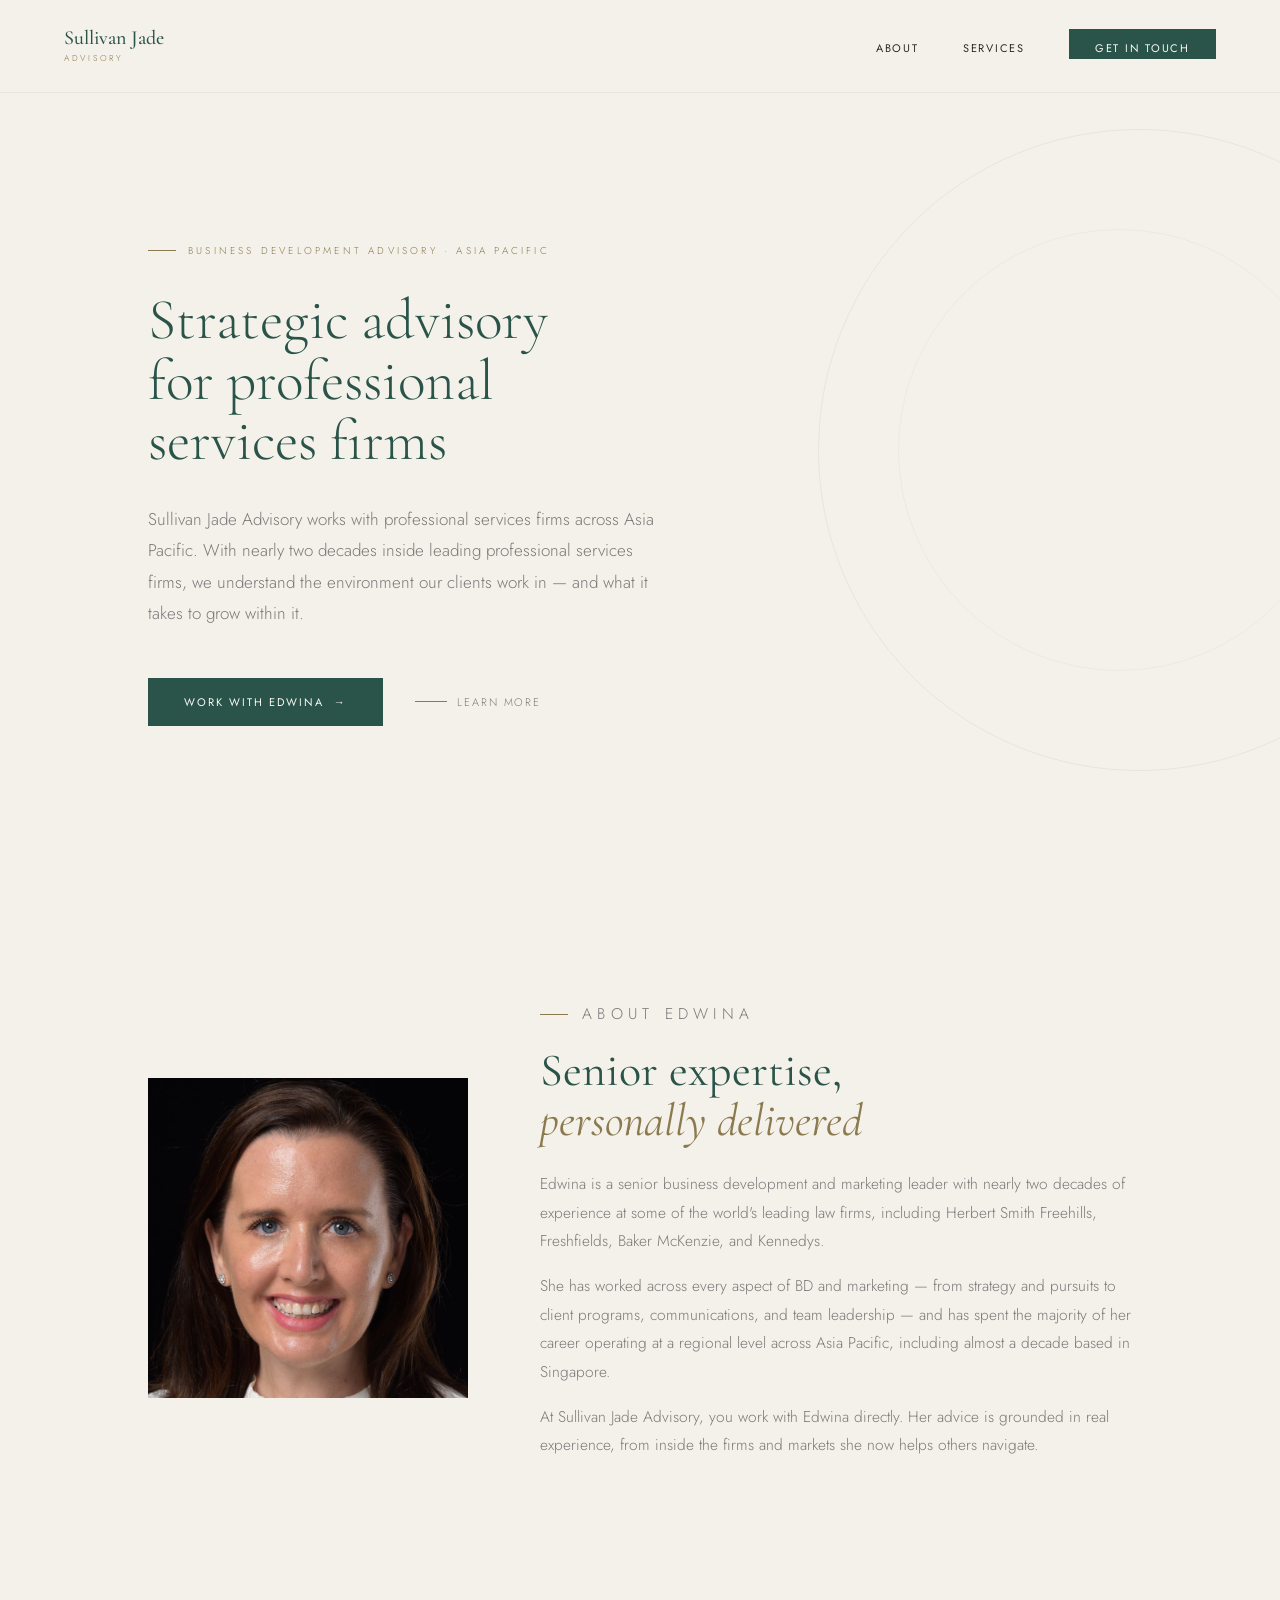
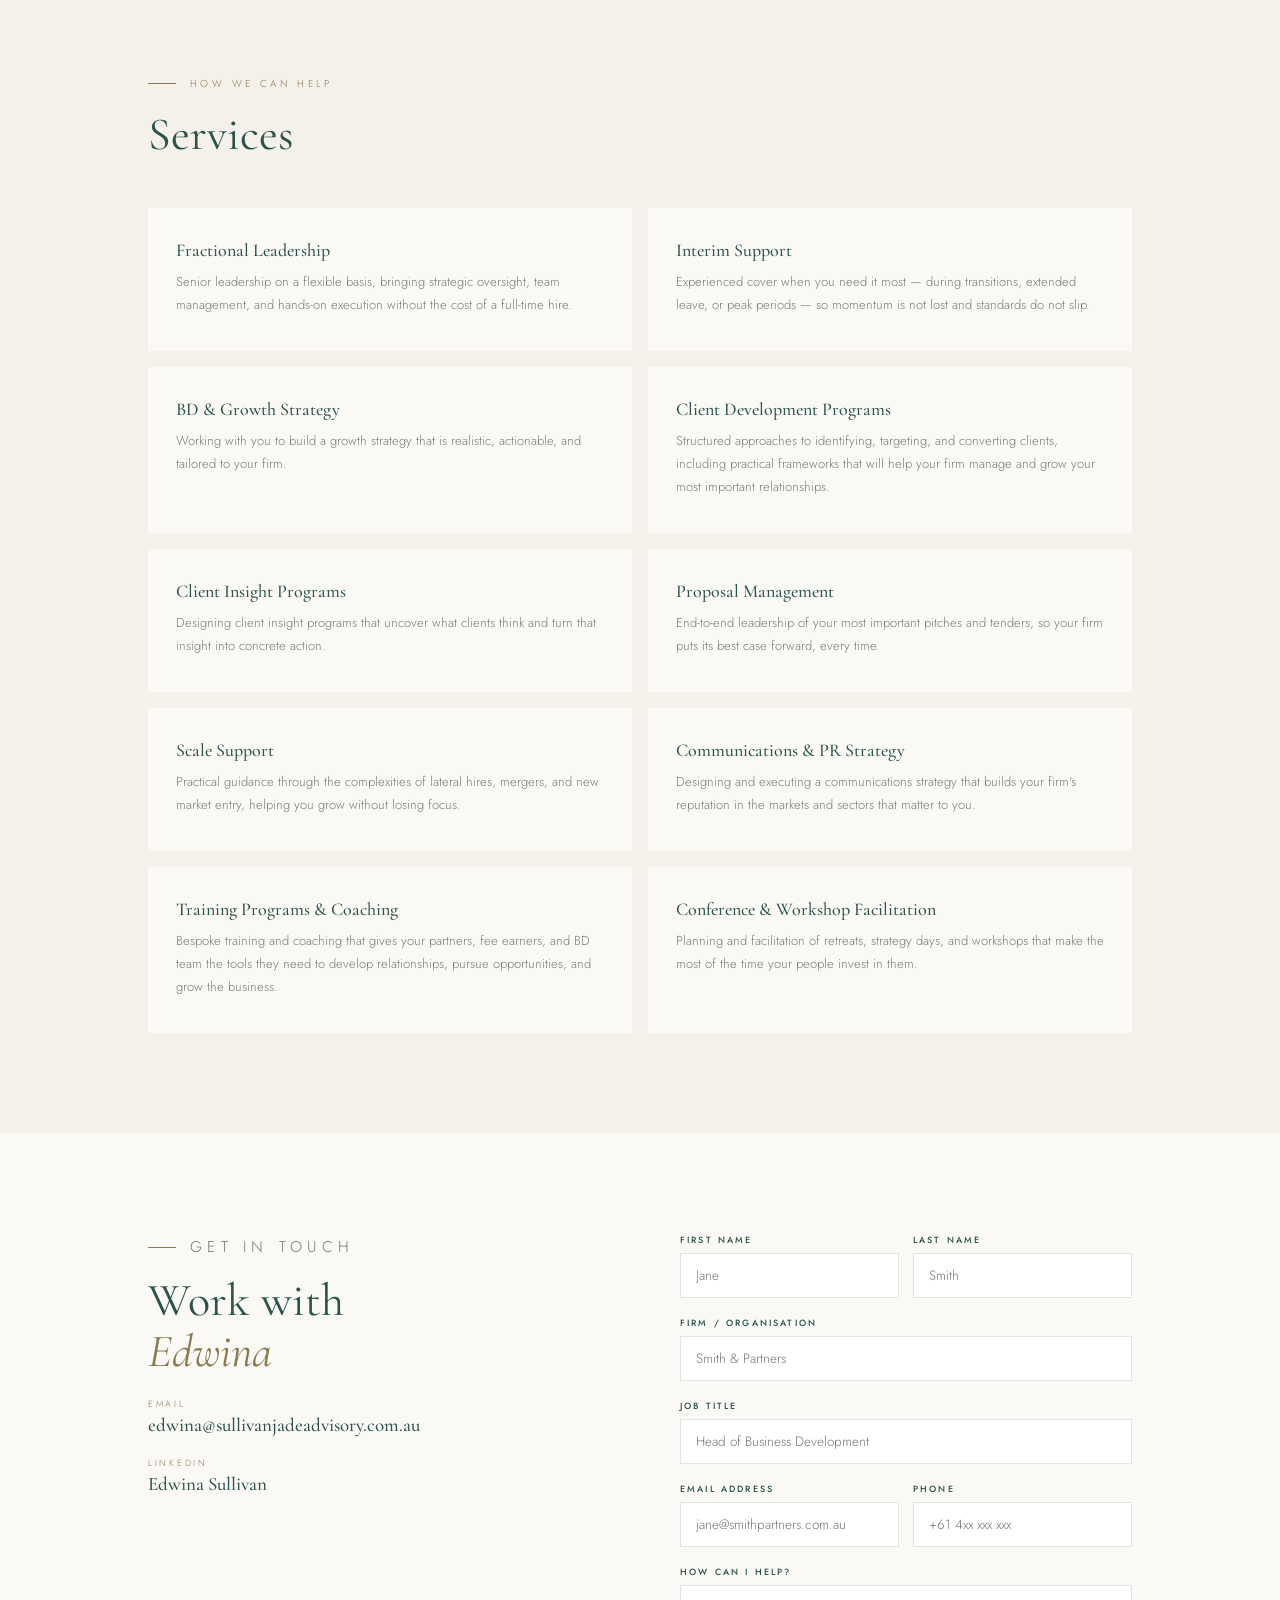
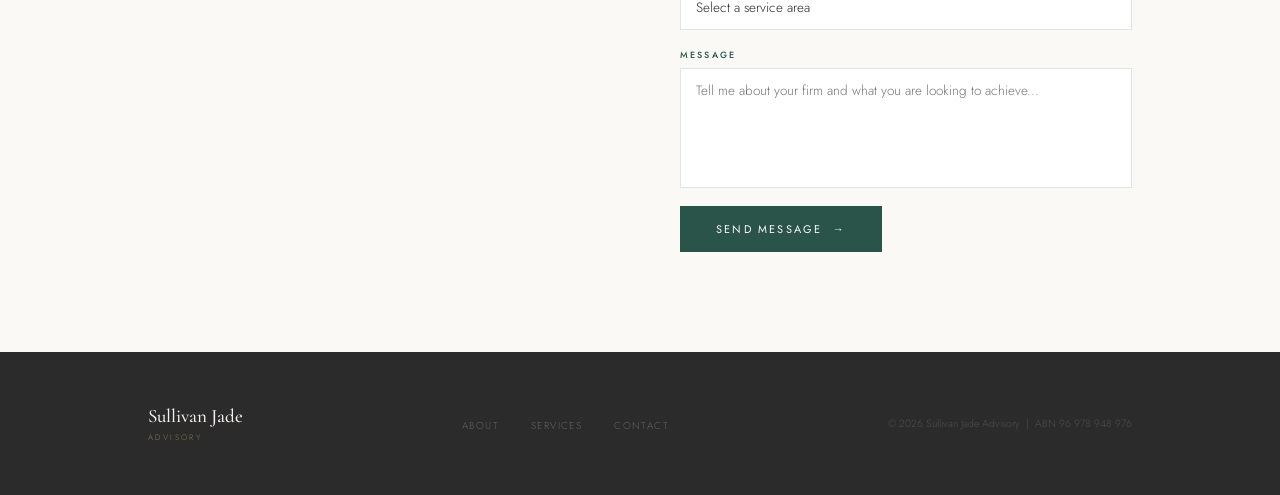
==== index.html @ 969a8280 "Update index.html" ====
<!DOCTYPE html>
<html lang="en">
<head>
<meta charset="UTF-8">
<meta name="viewport" content="width=device-width, initial-scale=1.0">
<title>Sullivan Jade Advisory</title>
<!-- Open Graph / Social sharing -->
<meta property="og:type" content="website">
<meta property="og:url" content="https://sullivanjadeadvisory.com.au/">
<meta property="og:title" content="Sullivan Jade Advisory — Strategic Advisory for Professional Services Firms">
<meta property="og:description" content="Edwina Sullivan brings nearly two decades of senior BD and marketing experience at leading law firms across Asia Pacific. Strategic advisory, personally delivered.">
<meta property="og:image" content="https://sullivanjadeadvisory.com.au/og-image.png">
<meta property="og:image:width" content="1200">
<meta property="og:image:height" content="630">
<meta name="twitter:card" content="summary_large_image">
<meta name="twitter:title" content="Sullivan Jade Advisory">
<meta name="twitter:description" content="Strategic advisory for professional services firms across Asia Pacific.">
<meta name="description" content="Edwina Sullivan brings nearly two decades of senior BD and marketing experience at leading law firms across Asia Pacific. Strategic advisory, personally delivered.">
<link rel="icon" type="image/png" sizes="32x32" href="[data-uri]">
<!-- Open Graph / Social sharing -->
<meta property="og:type" content="website">
<meta property="og:url" content="https://sullivanjadeadvisory.com.au/">
<meta property="og:title" content="Sullivan Jade Advisory — Strategic Advisory for Professional Services Firms">
<meta property="og:description" content="Edwina Sullivan brings nearly two decades of senior BD and marketing experience at leading law firms across Asia Pacific. Strategic advisory, personally delivered.">
<meta property="og:image" content="https://sullivanjadeadvisory.com.au/og-image.png">
<meta property="og:image:width" content="1200">
<meta property="og:image:height" content="630">
<meta name="twitter:card" content="summary_large_image">
<meta name="twitter:title" content="Sullivan Jade Advisory">
<meta name="twitter:description" content="Strategic advisory for professional services firms across Asia Pacific.">
<meta name="description" content="Edwina Sullivan brings nearly two decades of senior BD and marketing experience at leading law firms across Asia Pacific. Strategic advisory, personally delivered.">
<link rel="icon" type="image/png" sizes="16x16" href="[data-uri]">
<link rel="apple-touch-icon" sizes="180x180" href="[data-uri]">
<link rel="preconnect" href="https://fonts.googleapis.com">
<link rel="preconnect" href="https://fonts.gstatic.com" crossorigin>
<link href="https://fonts.googleapis.com/css2?family=Cormorant+Garamond:ital,wght@0,300;0,400;0,500;0,600;1,300;1,400;1,500&family=Jost:wght@300;400;500&display=swap" rel="stylesheet">
<style>
  :root {
    --jade: #2A5449;
    --gold: #8C7A4F;
    --gold-light: #f7f3ec;
    --cream: #F4F1EA;
    --cream-dark: #ede8dc;
    --charcoal: #2B2B2B;
    --grey: #7a7a7a;
    --warm-white: #faf9f6;
  }

  * { margin:0; padding:0; box-sizing:border-box; }
  html { scroll-behavior:smooth; }
  body { font-family:'Jost',sans-serif; font-weight:300; background:var(--warm-white); color:var(--charcoal); overflow-x:hidden; }

  /* ── NAV ── */
  nav { position:fixed; top:0; left:0; right:0; z-index:200; padding:28px 64px; display:flex; justify-content:space-between; align-items:center; transition:all 0.4s ease; background:rgba(244,241,234,0.92); backdrop-filter:blur(12px); border-bottom:1px solid rgba(140,122,79,0.1); }
  nav.scrolled { background:rgba(250,249,246,0.97); backdrop-filter:blur(12px); padding:18px 64px; border-bottom:1px solid rgba(140,122,79,0.12); }
  .nav-wordmark { text-decoration:none; }
  .nav-wordmark-main { font-family:'Cormorant Garamond',serif; font-weight:500; font-size:20px; color:var(--jade); display:block; line-height:1; }
  .nav-wordmark-sub { font-size:8.5px; letter-spacing:0.32em; text-transform:uppercase; color:var(--gold); margin-top:4px; display:block; }
  .nav-links { display:flex; gap:44px; list-style:none; align-items:center; }
  .nav-links a { font-size:11px; letter-spacing:0.16em; text-transform:uppercase; font-weight:400; color:var(--charcoal); text-decoration:none; transition:color 0.3s; position:relative; padding-bottom:3px; }
  .nav-links a::after { content:''; position:absolute; bottom:0; left:0; width:0; height:1px; background:var(--gold); transition:width 0.3s; }
  .nav-links a:hover { color:var(--gold); }
  .nav-links a:hover::after { width:100%; }
  .nav-cta { color:var(--warm-white) !important; background:var(--jade); padding:11px 26px; transition:background 0.3s; }
  .nav-cta:hover { background:var(--gold) !important; }
  .nav-cta::after { display:none !important; }

  /* ── HERO ── */
  #hero { min-height:100vh; background:var(--cream); display:flex; align-items:center; position:relative; overflow:hidden; }
  #hero::before { content:''; position:absolute; right:-180px; top:50%; transform:translateY(-50%); width:640px; height:640px; border-radius:50%; border:1px solid rgba(140,122,79,0.1); pointer-events:none; }
  #hero::after { content:''; position:absolute; right:-60px; top:50%; transform:translateY(-50%); width:440px; height:440px; border-radius:50%; border:1px solid rgba(140,122,79,0.07); pointer-events:none; }
  .hero-inner { max-width:1080px; margin:0 auto; padding:160px 48px 100px; width:100%; position:relative; z-index:1; }
  .hero-content { max-width:640px; }
  .hero-tag { display:inline-flex; align-items:center; gap:12px; font-size:10px; letter-spacing:0.32em; text-transform:uppercase; color:var(--gold); margin-bottom:32px; opacity:0; animation:fadeIn 1s 0.2s ease forwards; }
  .hero-tag::before { content:''; width:28px; height:1px; background:var(--gold); }
  .hero-h1 { font-family:'Cormorant Garamond',serif; font-weight:300; font-size:clamp(40px,4.5vw,68px); color:var(--jade); line-height:1.05; margin-bottom:32px; opacity:0; animation:fadeIn 1s 0.4s ease forwards; }
  .hero-h1 em { font-style:italic; color:var(--gold); }
  .hero-body { font-size:17px; line-height:1.85; color:var(--grey); font-weight:300; max-width:520px; margin-bottom:48px; opacity:0; animation:fadeIn 1s 0.6s ease forwards; }
  .hero-actions { display:flex; align-items:center; gap:32px; opacity:0; animation:fadeIn 1s 0.8s ease forwards; }
  .btn-primary { display:inline-flex; align-items:center; gap:12px; background:var(--jade); color:var(--warm-white); font-size:11px; letter-spacing:0.18em; text-transform:uppercase; font-weight:400; padding:16px 36px; text-decoration:none; transition:all 0.3s; }
  .btn-primary:hover { background:var(--gold); gap:18px; }
  .hero-link { font-size:11px; letter-spacing:0.18em; text-transform:uppercase; color:var(--grey); text-decoration:none; display:flex; align-items:center; gap:10px; transition:color 0.3s; }
  .hero-link:hover { color:var(--jade); }
  .hero-link::before { content:''; width:32px; height:1px; background:currentColor; }

  /* ── SHARED ── */
  .section-inner { max-width:1080px; margin:0 auto; padding:0 48px; }
  .eyebrow { display:flex; align-items:center; gap:14px; font-size:10px; letter-spacing:0.34em; text-transform:uppercase; color:var(--gold); margin-bottom:18px; }
  .eyebrow::before { content:''; width:28px; height:1px; background:var(--gold); flex-shrink:0; }
  .heading { font-family:'Cormorant Garamond',serif; font-weight:400; font-size:clamp(34px,3.6vw,52px); color:var(--jade); line-height:1.1; }
  .heading em { font-style:italic; color:var(--gold); }

  /* ── ABOUT ── */
  #about { padding:100px 0; background:var(--cream); }
  .about-grid { display:grid; grid-template-columns:320px 1fr; gap:72px; align-items:center; }
  .about-img-wrap { position:relative; flex-shrink:0; }
  .about-img-wrap img { width:100%; display:block; max-height:440px; object-fit:contain; object-position:center top; background:#111; }
  .about-img-wrap::before { content:''; position:absolute; top:-12px; left:-12px; width:100%; height:100%; background:var(--gold-light); z-index:-1; }
  .about-img-wrap::after { content:''; position:absolute; bottom:-12px; right:-12px; width:55%; height:55%; border:1px solid rgba(140,122,79,0.25); z-index:-1; }
  .about-text .heading { margin-bottom:24px; }
  .about-text p { font-size:15.5px; line-height:1.85; color:var(--grey); margin-bottom:16px; font-weight:300; }
  .about-text strong { color:var(--jade); font-weight:500; }
  .about-quals { margin-top:32px; padding-top:28px; border-top:1px solid var(--cream-dark); display:flex; flex-direction:column; gap:9px; }
  .about-qual { display:flex; align-items:baseline; gap:12px; font-size:13px; color:var(--grey); }
  .about-qual::before { content:''; width:4px; height:4px; border-radius:50%; background:var(--gold); flex-shrink:0; margin-top:7px; }

  /* ── SERVICES ── */
  #services { padding:100px 0; background:var(--cream); }
  .services-intro { display:grid; grid-template-columns:1fr 1fr; gap:80px; margin-bottom:56px; align-items:end; }
  .services-desc { font-size:15.5px; line-height:1.85; color:var(--grey); font-weight:300; }
  .svc-categories { display:flex; flex-direction:column; gap:44px; }
  .svc-cat-title { font-family:'Cormorant Garamond',serif; font-weight:500; font-size:12px; letter-spacing:0.2em; text-transform:uppercase; color:var(--gold); margin-bottom:18px; display:flex; align-items:center; gap:16px; }
  .svc-cat-title::after { content:''; flex:1; height:1px; background:rgba(140,122,79,0.2); }
  .svc-grid-3 { display:grid; grid-template-columns:repeat(3,1fr); gap:16px; }
  .svc-grid-2 { display:grid; grid-template-columns:repeat(2,1fr); gap:16px; }
  .svc { padding:32px 28px; background:var(--warm-white); border-bottom:2px solid transparent; transition:all 0.3s; }
  .svc:hover { background:var(--jade); border-bottom-color:var(--gold); transform:translateY(-3px); box-shadow:0 10px 28px rgba(42,84,73,0.1); }
  .svc-title { font-family:'Cormorant Garamond',serif; font-weight:500; font-size:18px; color:var(--jade); margin-bottom:10px; line-height:1.2; transition:color 0.3s; }
  .svc:hover .svc-title { color:var(--cream); }
  .svc-body { font-size:13px; line-height:1.75; color:var(--grey); font-weight:300; transition:color 0.3s; }
  .svc:hover .svc-body { color:rgba(244,241,234,0.7); }

  /* ── CONTACT ── */
  #contact { padding:100px 0; background:var(--warm-white); }
  .contact-grid { display:grid; grid-template-columns:1fr 1fr; gap:80px; align-items:start; }
  .contact-left .heading { margin-bottom:20px; }
  .contact-left > p { font-size:15.5px; line-height:1.85; color:var(--grey); margin-bottom:14px; font-weight:300; }
  .contact-consult { background:var(--cream); padding:22px 26px; margin-bottom:36px; border-left:3px solid var(--gold); }
  .contact-consult p { font-size:13.5px; line-height:1.65; color:var(--jade); margin:0; }
  .contact-consult strong { font-weight:500; }
  .cdetails { display:flex; flex-direction:column; gap:20px; }
  .cd-l { font-size:9px; letter-spacing:0.3em; text-transform:uppercase; color:var(--gold); margin-bottom:3px; }
  .cd-v { font-family:'Cormorant Garamond',serif; font-weight:500; font-size:19px; color:var(--jade); text-decoration:none; display:block; transition:color 0.3s; }
  .cd-v:hover { color:var(--gold); }
  .cform { display:flex; flex-direction:column; gap:18px; }
  .form-row { display:grid; grid-template-columns:1fr 1fr; gap:14px; }
  .fg { display:flex; flex-direction:column; gap:7px; }
  .fg label { font-size:9px; letter-spacing:0.24em; text-transform:uppercase; color:var(--jade); font-weight:500; }
  .fg input,.fg textarea,.fg select { background:white; border:1px solid rgba(42,84,73,0.15); padding:12px 15px; font-family:'Jost',sans-serif; font-size:13.5px; font-weight:300; color:var(--charcoal); outline:none; transition:border-color 0.3s; border-radius:0; appearance:none; -webkit-appearance:none; }
  .fg input:focus,.fg textarea:focus,.fg select:focus { border-color:var(--jade); }
  .fg textarea { height:120px; resize:none; }
  .btn-submit { display:inline-flex; align-items:center; gap:12px; background:var(--jade); color:var(--warm-white); border:none; padding:15px 36px; font-family:'Jost',sans-serif; font-size:11px; letter-spacing:0.2em; text-transform:uppercase; font-weight:400; cursor:pointer; transition:all 0.3s; width:fit-content; }
  .btn-submit:hover { background:var(--gold); gap:18px; }

  /* ── FOOTER ── */
  footer { background:var(--charcoal); padding:52px 0; }
  .footer-inner { max-width:1080px; margin:0 auto; padding:0 48px; display:flex; justify-content:space-between; align-items:center; }
  .footer-brand-main { font-family:'Cormorant Garamond',serif; font-weight:500; font-size:19px; color:var(--cream); }
  .footer-brand-sub { font-size:8px; letter-spacing:0.3em; text-transform:uppercase; color:var(--gold); margin-top:4px; }
  .footer-links { display:flex; gap:32px; list-style:none; }
  .footer-links a { font-size:10px; letter-spacing:0.14em; text-transform:uppercase; color:rgba(244,241,234,0.28); text-decoration:none; transition:color 0.3s; }
  .footer-links a:hover { color:var(--gold); }
  .footer-copy { font-size:10.5px; color:rgba(244,241,234,0.18); }

  /* ── ANIMATIONS ── */
  @keyframes fadeIn { from{opacity:0;transform:translateY(16px)} to{opacity:1;transform:translateY(0)} }

  /* ── RESPONSIVE ── */
  @media(max-width:1000px) {
    nav,nav.scrolled { padding:18px 28px; background:rgba(250,249,246,0.97); backdrop-filter:blur(12px); border-bottom:1px solid rgba(140,122,79,0.12); }
    .nav-links { display:none; }
    .hero-inner,.section-inner { padding:0 28px; }
    #hero { min-height:auto; }
    .hero-inner { padding:110px 28px 64px; }
    #stats { flex-direction:column; padding:48px 28px; gap:32px; }
    .stat-sep { display:none; }
    .about-grid { grid-template-columns:1fr; gap:48px; }
    .about-img-wrap { max-width:400px; margin:0 auto; }
    .career-grid,.services-intro,.approach-grid,.contact-grid { grid-template-columns:1fr; gap:44px; }
    .svc-grid-3,.svc-grid-2 { grid-template-columns:1fr; }
    .footer-inner { flex-direction:column; gap:20px; text-align:center; }
    .footer-links { flex-wrap:wrap; justify-content:center; }
  }
</style>
</head>
<body>

<nav id="nav">
  <a href="#hero" class="nav-wordmark">
    <span class="nav-wordmark-main">Sullivan Jade</span>
    <span class="nav-wordmark-sub">Advisory</span>
  </a>
  <ul class="nav-links">
    <li><a href="#about">About</a></li>
    <li><a href="#services">Services</a></li>
    <li><a href="#contact" class="nav-cta">Get in touch</a></li>
  </ul>
</nav>

<!-- HERO -->
<section id="hero">
  <div class="hero-inner">
    <div class="hero-content">
      <p class="hero-tag">Business Development Advisory · Asia Pacific</p>
      <h1 class="hero-h1">Strategic advisory<br>for professional<br>services firms</h1>
      <p class="hero-body">Sullivan Jade Advisory works with professional services firms across Asia Pacific. With nearly two decades inside leading professional services firms, we understand the environment our clients work in — and what it takes to grow within it.</p>
      <div class="hero-actions">
        <a href="#contact" class="btn-primary">Work with Edwina &nbsp;→</a>
        <a href="#about" class="hero-link">Learn more</a>
      </div>
    </div>
  </div>
</section>



<!-- ABOUT -->
<section id="about">
  <div class="section-inner">
    <div class="about-grid">
      <div class="about-img-wrap">
        <img src="edwina.jpg" alt="Edwina Sullivan">
      </div>
      <div class="about-text">
        <p class="eyebrow">About Edwina</p>
        <h2 class="heading">Senior expertise,<br><em>personally delivered</em></h2>
        <p>Edwina is a senior business development and marketing leader with nearly two decades of experience at some of the world's leading law firms, including Herbert Smith Freehills, Freshfields, Baker McKenzie, and Kennedys.</p>
        <p>She has worked across every aspect of BD and marketing — from strategy and pursuits to client programs, communications, and team leadership — and has spent the majority of her career operating at a regional level across Asia Pacific, including almost a decade based in Singapore.</p>
        <p>At Sullivan Jade Advisory, you work with Edwina directly. Her advice is grounded in real experience, from inside the firms and markets she now helps others navigate.</p>
      </div>
    </div>
  </div>
</section>

<!-- SERVICES -->
<section id="services">
  <div class="section-inner">
    <div style="margin-bottom:48px;">
      <p class="eyebrow">How we can help</p>
      <h2 class="heading">Services</h2>
    </div>
    <div class="svc-categories">
      <div class="svc-grid-2">
        <div class="svc"><h3 class="svc-title">Fractional Leadership</h3><p class="svc-body">Senior leadership on a flexible basis, bringing strategic oversight, team management, and hands-on execution without the cost of a full-time hire.</p></div>
        <div class="svc"><h3 class="svc-title">Interim Support</h3><p class="svc-body">Experienced cover when you need it most — during transitions, extended leave, or peak periods — so momentum is not lost and standards do not slip.</p></div>
        <div class="svc"><h3 class="svc-title">BD &amp; Growth Strategy</h3><p class="svc-body">Working with you to build a growth strategy that is realistic, actionable, and tailored to your firm.</p></div>
        <div class="svc"><h3 class="svc-title">Client Development Programs</h3><p class="svc-body">Structured approaches to identifying, targeting, and converting clients, including practical frameworks that will help your firm manage and grow your most important relationships.</p></div>
        <div class="svc"><h3 class="svc-title">Client Insight Programs</h3><p class="svc-body">Designing client insight programs that uncover what clients think and turn that insight into concrete action.</p></div>
        <div class="svc"><h3 class="svc-title">Proposal Management</h3><p class="svc-body">End-to-end leadership of your most important pitches and tenders, so your firm puts its best case forward, every time.</p></div>
        <div class="svc"><h3 class="svc-title">Scale Support</h3><p class="svc-body">Practical guidance through the complexities of lateral hires, mergers, and new market entry, helping you grow without losing focus.</p></div>
        <div class="svc"><h3 class="svc-title">Communications &amp; PR Strategy</h3><p class="svc-body">Designing and executing a communications strategy that builds your firm's reputation in the markets and sectors that matter to you.</p></div>
        <div class="svc"><h3 class="svc-title">Training Programs &amp; Coaching</h3><p class="svc-body">Bespoke training and coaching that gives your partners, fee earners, and BD team the tools they need to develop relationships, pursue opportunities, and grow the business.</p></div>
        <div class="svc"><h3 class="svc-title">Conference &amp; Workshop Facilitation</h3><p class="svc-body">Planning and facilitation of retreats, strategy days, and workshops that make the most of the time your people invest in them.</p></div>
      </div>
    </div>
  </div>
</section>

<!-- CONTACT -->
<section id="contact">
  <div class="section-inner">
    <div class="contact-grid">
      <div class="contact-left">
        <p class="eyebrow">Get in touch</p>
        <h2 class="heading">Work with<br><em>Edwina</em></h2>
        <div class="cdetails">
          <div><div class="cd-l">Email</div><a id="cemail" href="#" class="cd-v">edwina&#64;sullivanjadeadvisory.com.au</a></div>
          <div><div class="cd-l">LinkedIn</div><a href="https://www.linkedin.com/in/edwinasullivan81/" class="cd-v" target="_blank">Edwina Sullivan</a></div>
        </div>
      </div>
      <form class="cform" method="POST" action="https://api.web3forms.com/submit">
        <input type="hidden" name="access_key" value="752c7a93-6707-4d72-8a38-ab73c1aa5e71">
        <input type="hidden" name="subject" value="New enquiry — Sullivan Jade Advisory">
        <input type="hidden" name="redirect" value="https://sullivanjadeadvisory.com.au">
        <input type="checkbox" name="botcheck" style="display:none">
        <div class="form-row">
          <div class="fg"><label for="first-name">First name</label><input id="first-name" name="first-name" type="text" placeholder="Jane" required></div>
          <div class="fg"><label for="last-name">Last name</label><input id="last-name" name="last-name" type="text" placeholder="Smith" required></div>
        </div>
        <div class="fg"><label for="firm">Firm / Organisation</label><input id="firm" name="firm" type="text" placeholder="Smith &amp; Partners"></div>
        <div class="fg"><label for="job-title">Job Title</label><input id="job-title" name="job-title" type="text" placeholder="Head of Business Development"></div>
        <div class="form-row">
          <div class="fg"><label for="email">Email address</label><input id="email" name="email" type="email" placeholder="jane@smithpartners.com.au" required></div>
          <div class="fg"><label for="phone">Phone</label><input id="phone" name="phone" type="tel" placeholder="+61 4xx xxx xxx"></div>
        </div>
        <div class="fg">
          <label for="service">How can I help?</label>
          <select id="service" name="service">
            <option value="" disabled selected>Select a service area</option>
            <option>Fractional BD Leadership</option>
            <option>Interim Support</option>
            <option>BD &amp; Growth Strategy</option>
            <option>Proposal Management</option>
            <option>Client Feedback Programs</option>
            <option>Marketing &amp; Communications</option>
            <option>Events</option>
            <option>Training &amp; Development</option>
            <option>General enquiry</option>
          </select>
        </div>
        <div class="fg"><label for="message">Message</label><textarea id="message" name="message" placeholder="Tell me about your firm and what you are looking to achieve..."></textarea></div>
        <button type="submit" class="btn-submit">Send message &nbsp;→</button>
      </form>
    </div>
  </div>
</section>

<footer>
  <div class="footer-inner">
    <div>
      <div class="footer-brand-main">Sullivan Jade</div>
      <div class="footer-brand-sub">Advisory</div>
    </div>
    <ul class="footer-links">
      <li><a href="#about">About</a></li>
      <li><a href="#services">Services</a></li>
      <li><a href="#contact">Contact</a></li>
    </ul>
    <p class="footer-copy">© 2026 Sullivan Jade Advisory &nbsp;|&nbsp; ABN 96 978 948 976</p>
  </div>
</footer>

<script data-
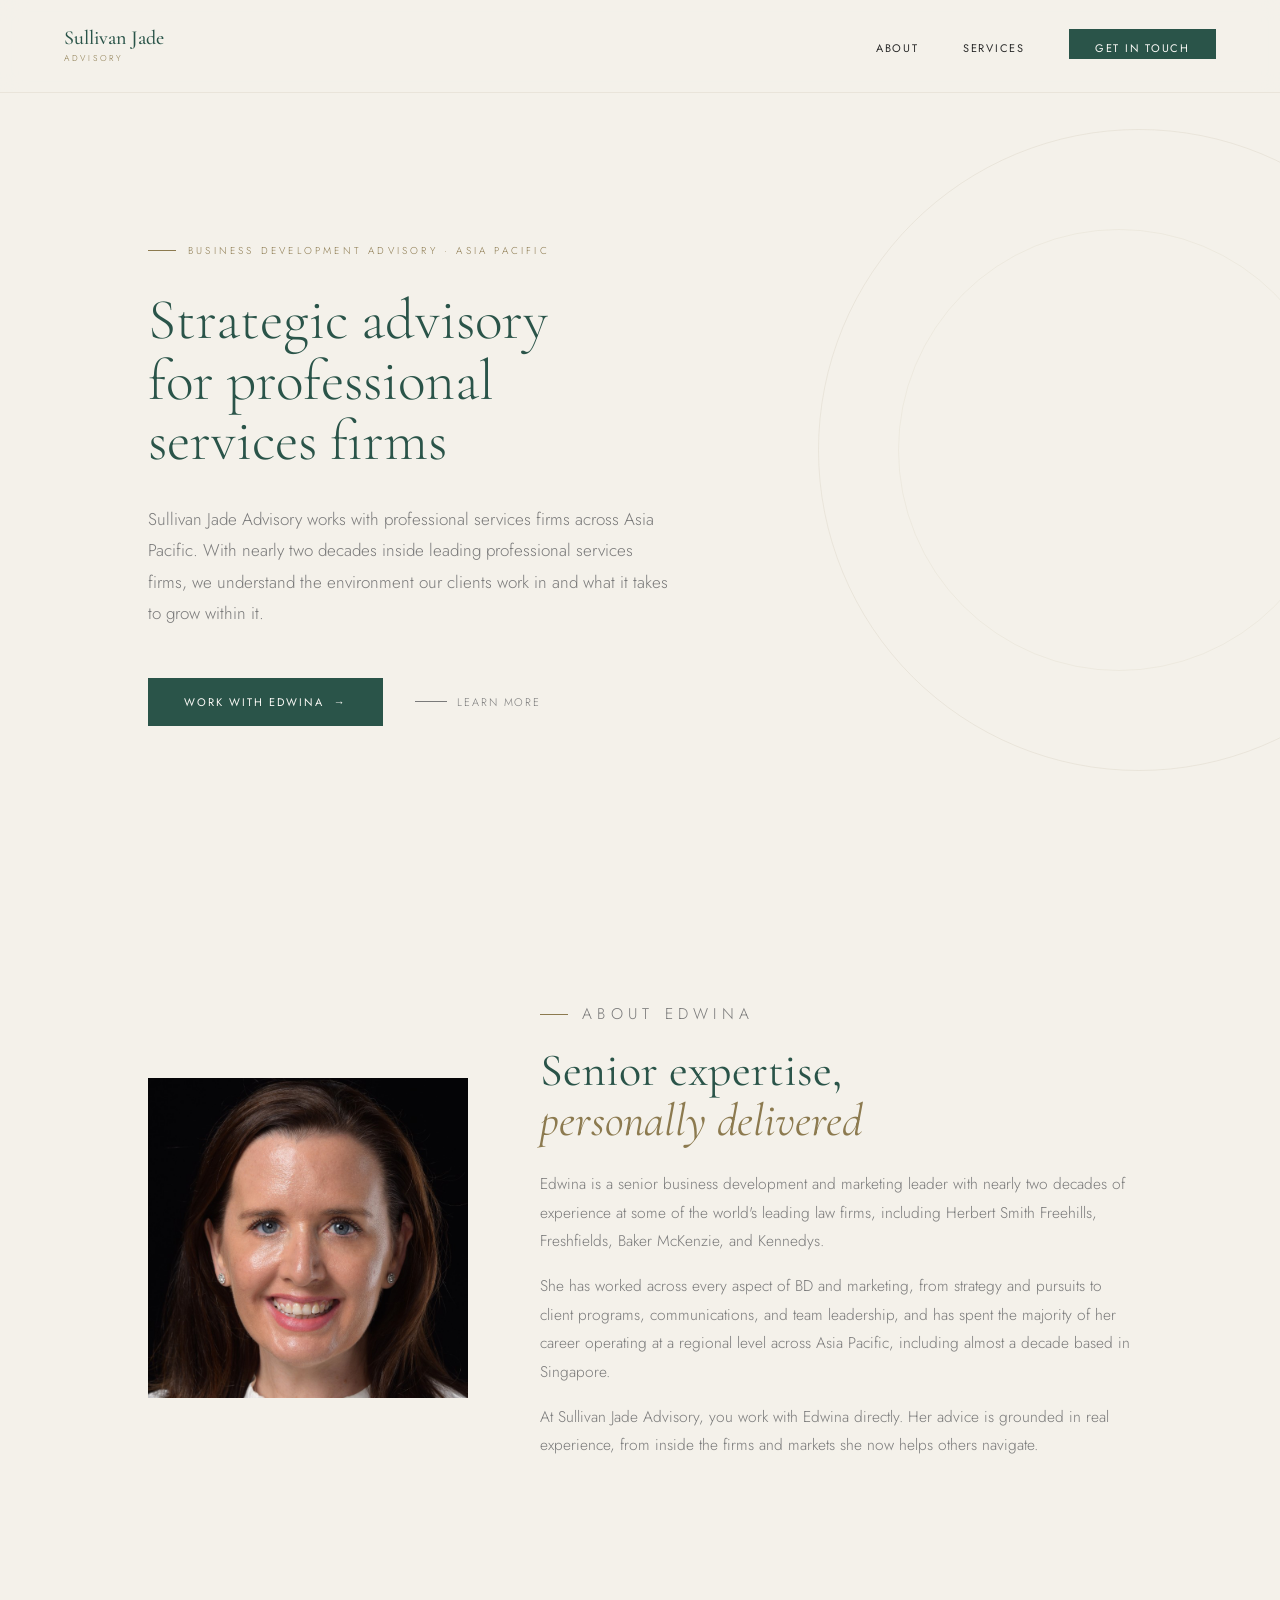
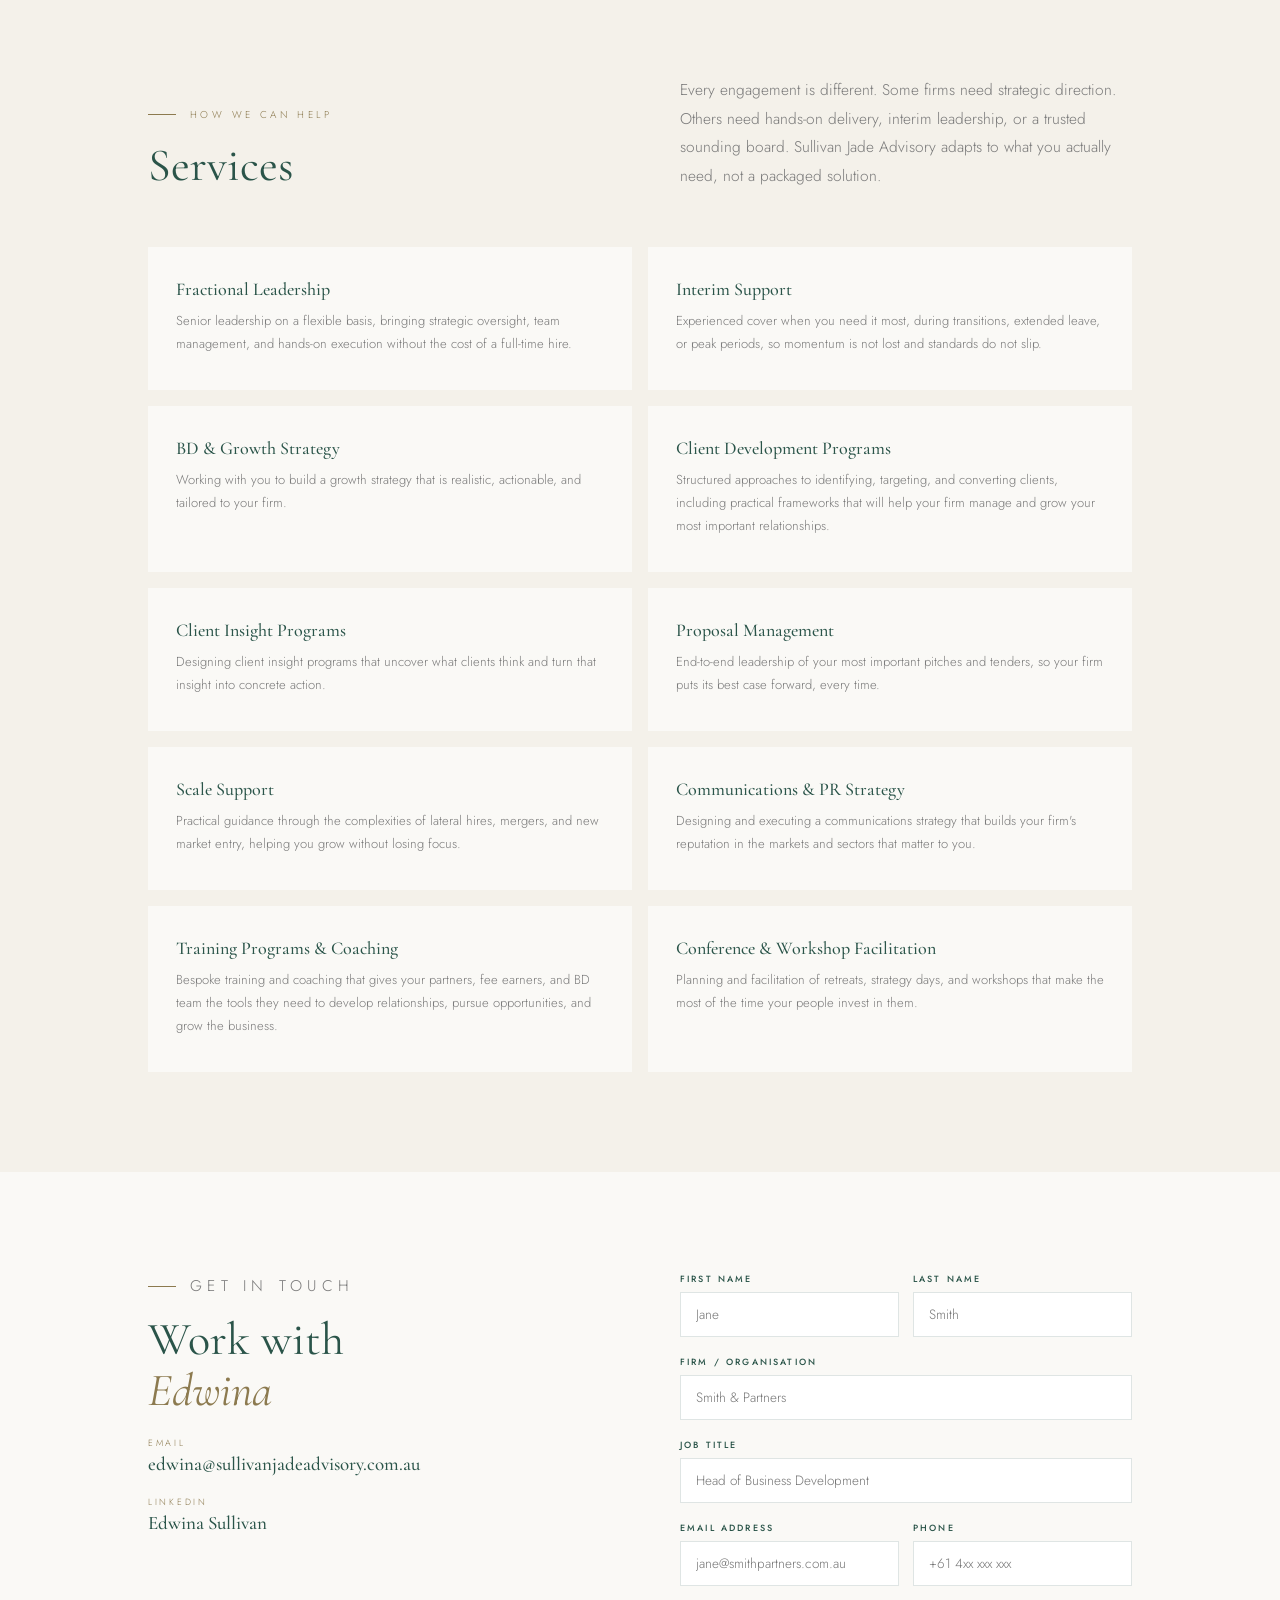
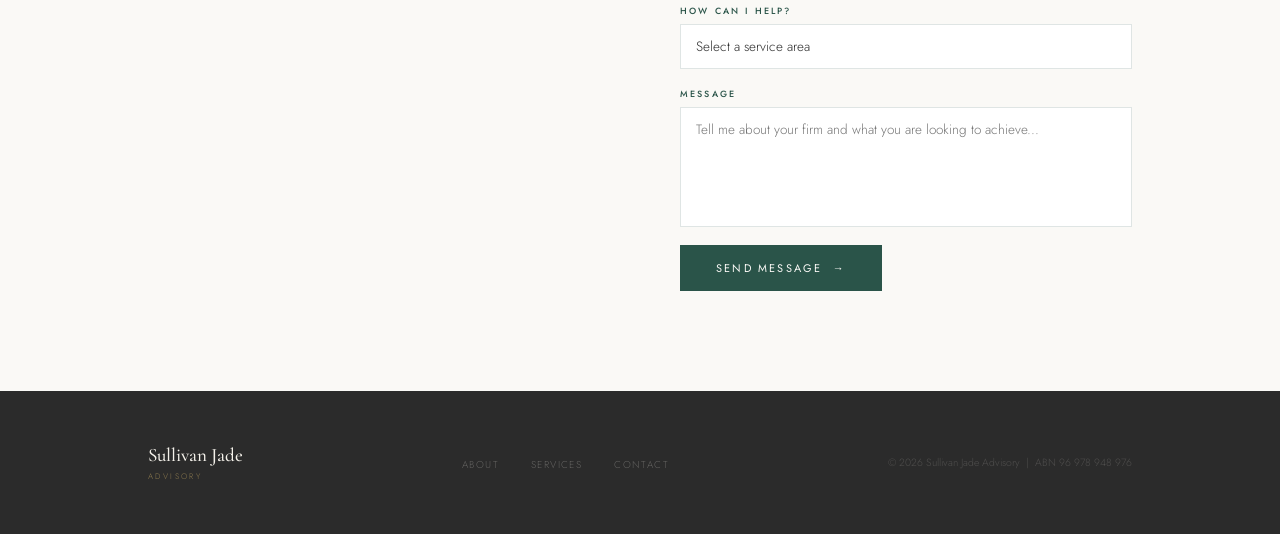
==== commit 13ff034d: "Update index.html" ====
--- a/index.html
+++ b/index.html
@@ -193,7 +193,7 @@
     <div class="hero-content">
       <p class="hero-tag">Business Development Advisory · Asia Pacific</p>
       <h1 class="hero-h1">Strategic advisory<br>for professional<br>services firms</h1>
-      <p class="hero-body">Sullivan Jade Advisory works with professional services firms across Asia Pacific. With nearly two decades inside leading professional services firms, we understand the environment our clients work in — and what it takes to grow within it.</p>
+      <p class="hero-body">Sullivan Jade Advisory works with professional services firms across Asia Pacific. With nearly two decades inside leading professional services firms, we understand the environment our clients work in and what it takes to grow within it.</p>
       <div class="hero-actions">
         <a href="#contact" class="btn-primary">Work with Edwina &nbsp;→</a>
         <a href="#about" class="hero-link">Learn more</a>
@@ -215,7 +215,7 @@
         <p class="eyebrow">About Edwina</p>
         <h2 class="heading">Senior expertise,<br><em>personally delivered</em></h2>
         <p>Edwina is a senior business development and marketing leader with nearly two decades of experience at some of the world's leading law firms, including Herbert Smith Freehills, Freshfields, Baker McKenzie, and Kennedys.</p>
-        <p>She has worked across every aspect of BD and marketing — from strategy and pursuits to client programs, communications, and team leadership — and has spent the majority of her career operating at a regional level across Asia Pacific, including almost a decade based in Singapore.</p>
+        <p>She has worked across every aspect of BD and marketing, from strategy and pursuits to client programs, communications, and team leadership, and has spent the majority of her career operating at a regional level across Asia Pacific, including almost a decade based in Singapore.</p>
         <p>At Sullivan Jade Advisory, you work with Edwina directly. Her advice is grounded in real experience, from inside the firms and markets she now helps others navigate.</p>
       </div>
     </div>
@@ -225,14 +225,17 @@
 <!-- SERVICES -->
 <section id="services">
   <div class="section-inner">
-    <div style="margin-bottom:48px;">
-      <p class="eyebrow">How we can help</p>
-      <h2 class="heading">Services</h2>
+    <div class="services-intro">
+      <div>
+        <p class="eyebrow">How we can help</p>
+        <h2 class="heading">Services</h2>
+      </div>
+      <p class="services-desc">Every engagement is different. Some firms need strategic direction. Others need hands-on delivery, interim leadership, or a trusted sounding board. Sullivan Jade Advisory adapts to what you actually need, not a packaged solution.</p>
     </div>
     <div class="svc-categories">
       <div class="svc-grid-2">
         <div class="svc"><h3 class="svc-title">Fractional Leadership</h3><p class="svc-body">Senior leadership on a flexible basis, bringing strategic oversight, team management, and hands-on execution without the cost of a full-time hire.</p></div>
-        <div class="svc"><h3 class="svc-title">Interim Support</h3><p class="svc-body">Experienced cover when you need it most — during transitions, extended leave, or peak periods — so momentum is not lost and standards do not slip.</p></div>
+        <div class="svc"><h3 class="svc-title">Interim Support</h3><p class="svc-body">Experienced cover when you need it most, during transitions, extended leave, or peak periods, so momentum is not lost and standards do not slip.</p></div>
         <div class="svc"><h3 class="svc-title">BD &amp; Growth Strategy</h3><p class="svc-body">Working with you to build a growth strategy that is realistic, actionable, and tailored to your firm.</p></div>
         <div class="svc"><h3 class="svc-title">Client Development Programs</h3><p class="svc-body">Structured approaches to identifying, targeting, and converting clients, including practical frameworks that will help your firm manage and grow your most important relationships.</p></div>
         <div class="svc"><h3 class="svc-title">Client Insight Programs</h3><p class="svc-body">Designing client insight programs that uncover what clients think and turn that insight into concrete action.</p></div>
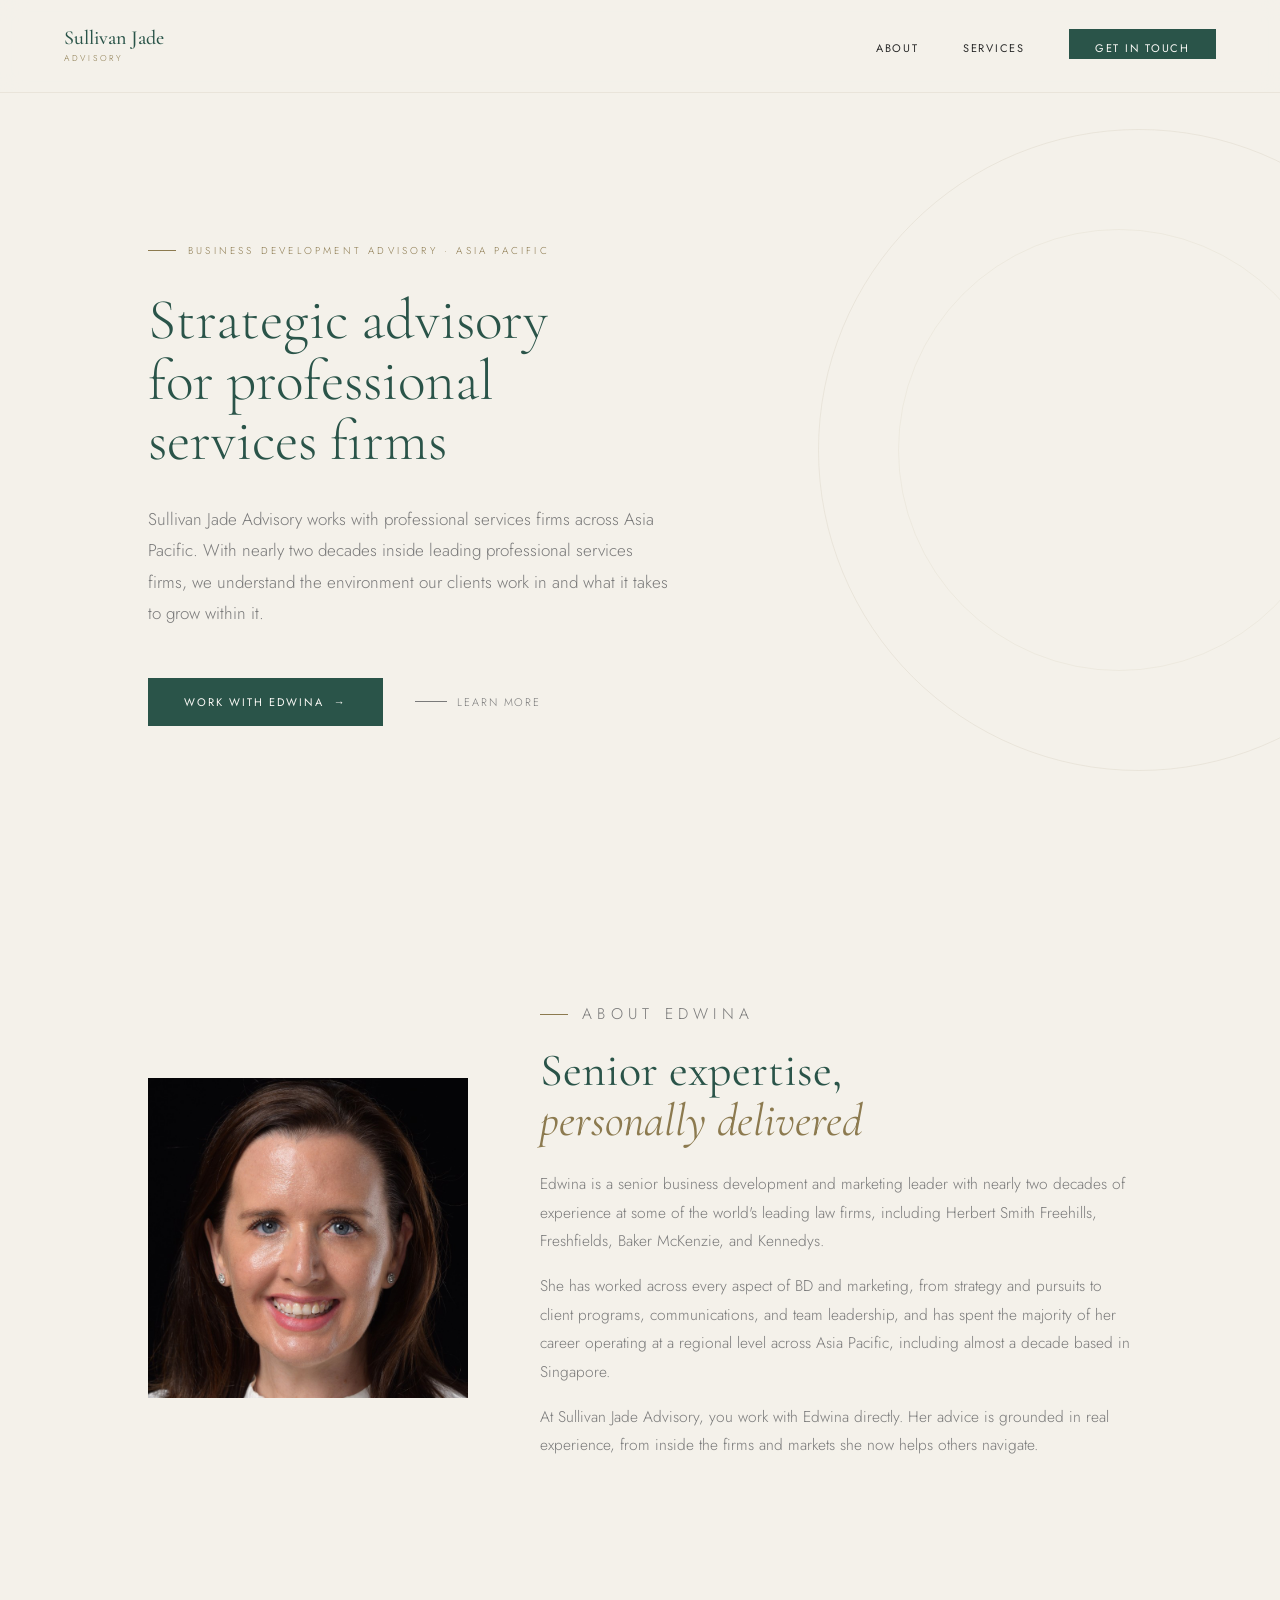
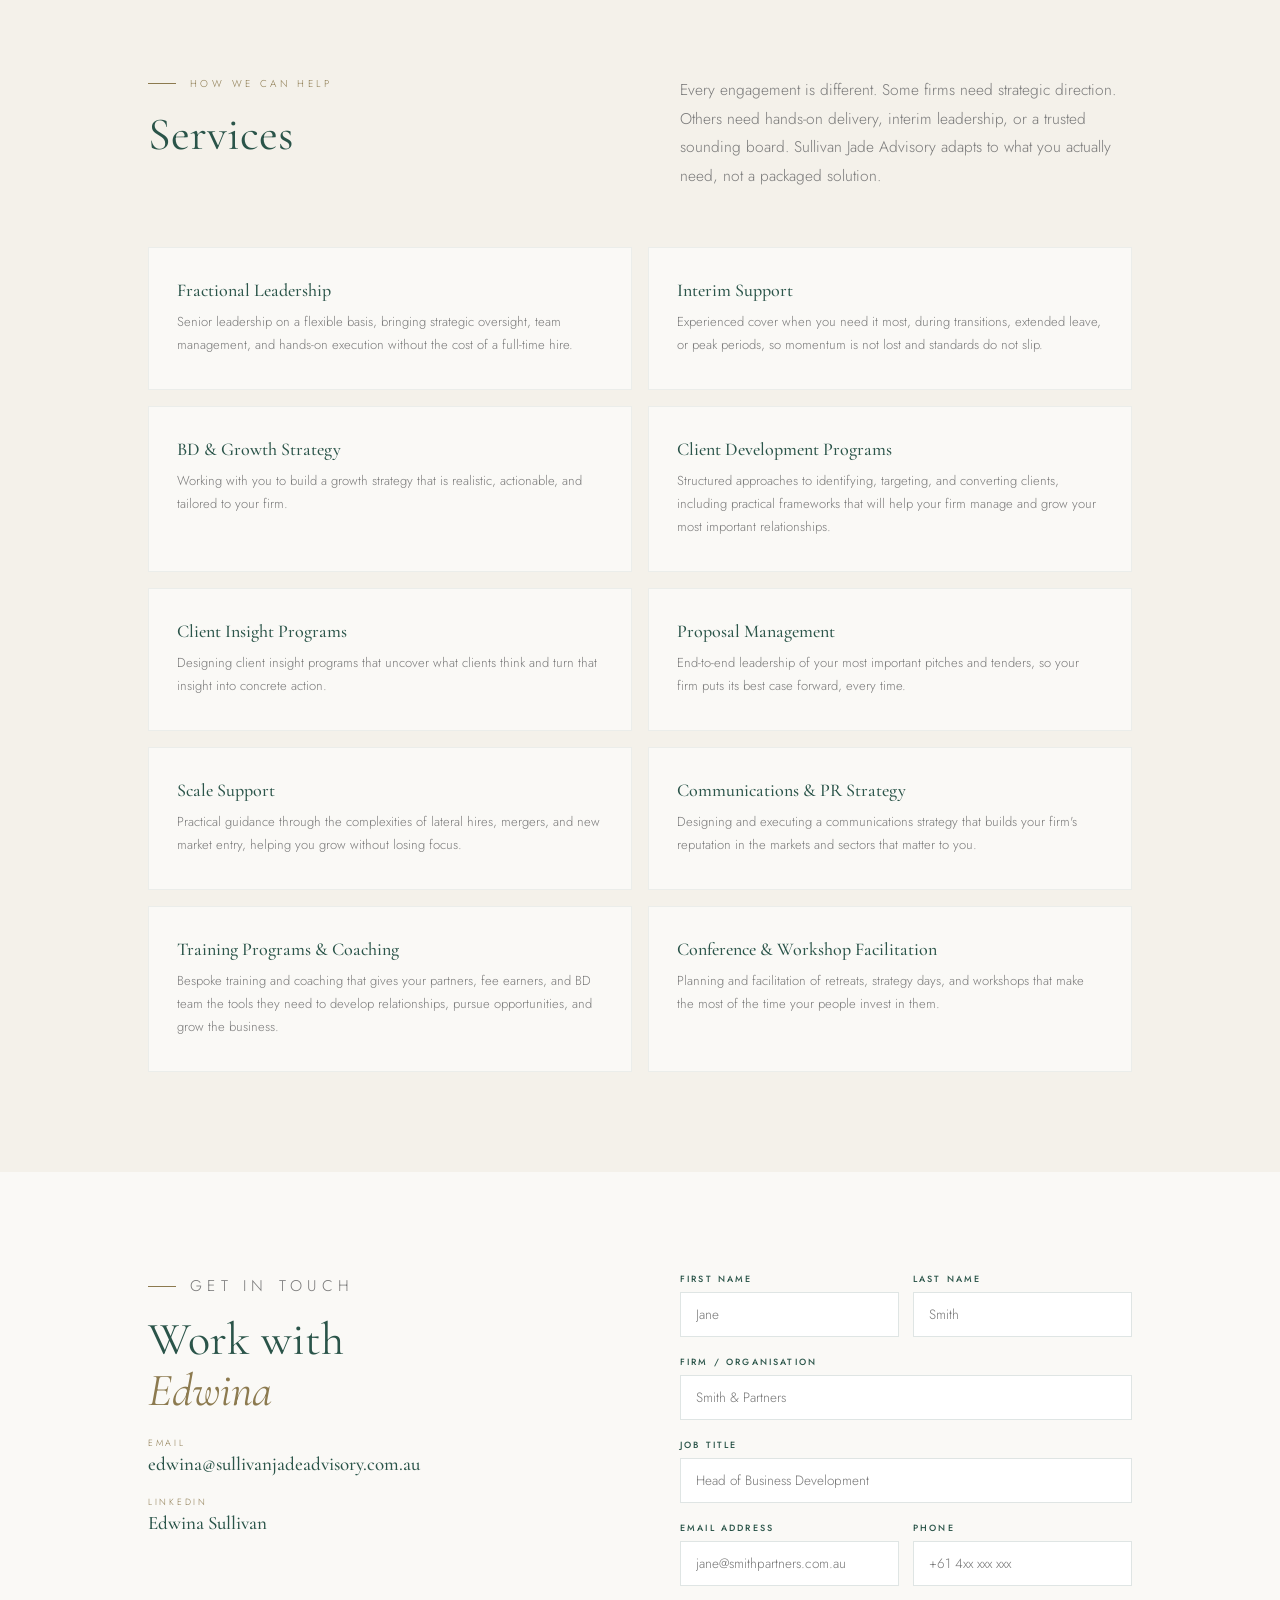
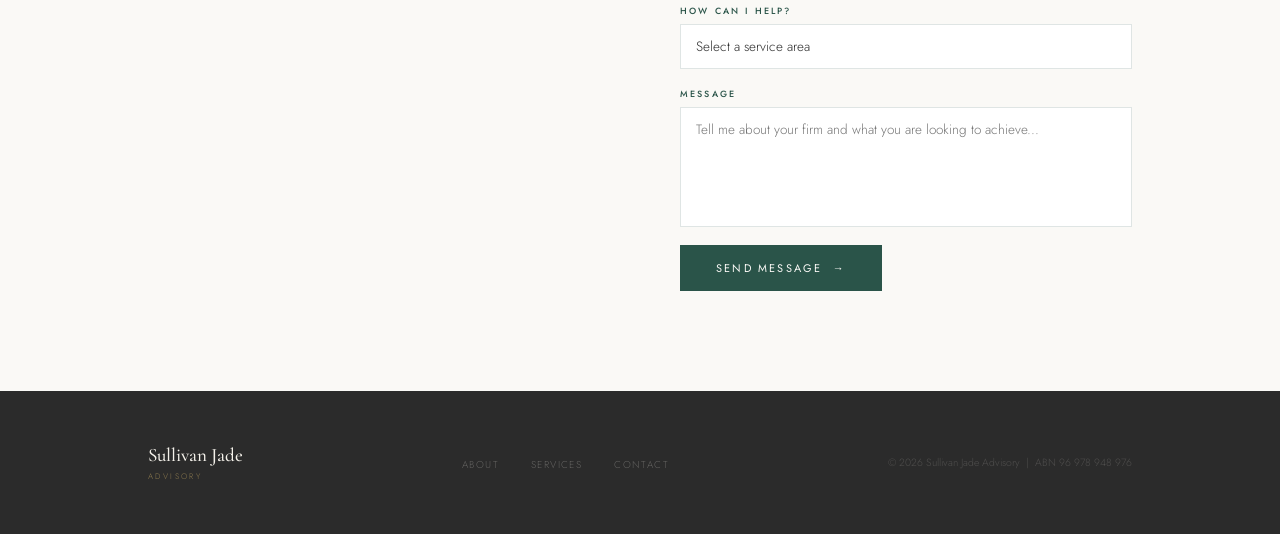
==== commit 3adedab6: "Update index.html" ====
--- a/index.html
+++ b/index.html
@@ -106,14 +106,14 @@
 
   /* ── SERVICES ── */
   #services { padding:100px 0; background:var(--cream); }
-  .services-intro { display:grid; grid-template-columns:1fr 1fr; gap:80px; margin-bottom:56px; align-items:end; }
+  .services-intro { display:grid; grid-template-columns:1fr 1fr; gap:80px; margin-bottom:56px; align-items:start; }
   .services-desc { font-size:15.5px; line-height:1.85; color:var(--grey); font-weight:300; }
-  .svc-categories { display:flex; flex-direction:column; gap:44px; }
+  .svc-categories { display:flex; flex-direction:column; gap:0; }
   .svc-cat-title { font-family:'Cormorant Garamond',serif; font-weight:500; font-size:12px; letter-spacing:0.2em; text-transform:uppercase; color:var(--gold); margin-bottom:18px; display:flex; align-items:center; gap:16px; }
   .svc-cat-title::after { content:''; flex:1; height:1px; background:rgba(140,122,79,0.2); }
   .svc-grid-3 { display:grid; grid-template-columns:repeat(3,1fr); gap:16px; }
   .svc-grid-2 { display:grid; grid-template-columns:repeat(2,1fr); gap:16px; }
-  .svc { padding:32px 28px; background:var(--warm-white); border-bottom:2px solid transparent; transition:all 0.3s; }
+  .svc { padding:32px 28px; background:var(--warm-white); border-bottom:2px solid transparent; border:1px solid rgba(42,84,73,0.07); transition:all 0.3s; }
   .svc:hover { background:var(--jade); border-bottom-color:var(--gold); transform:translateY(-3px); box-shadow:0 10px 28px rgba(42,84,73,0.1); }
   .svc-title { font-family:'Cormorant Garamond',serif; font-weight:500; font-size:18px; color:var(--jade); margin-bottom:10px; line-height:1.2; transition:color 0.3s; }
   .svc:hover .svc-title { color:var(--cream); }
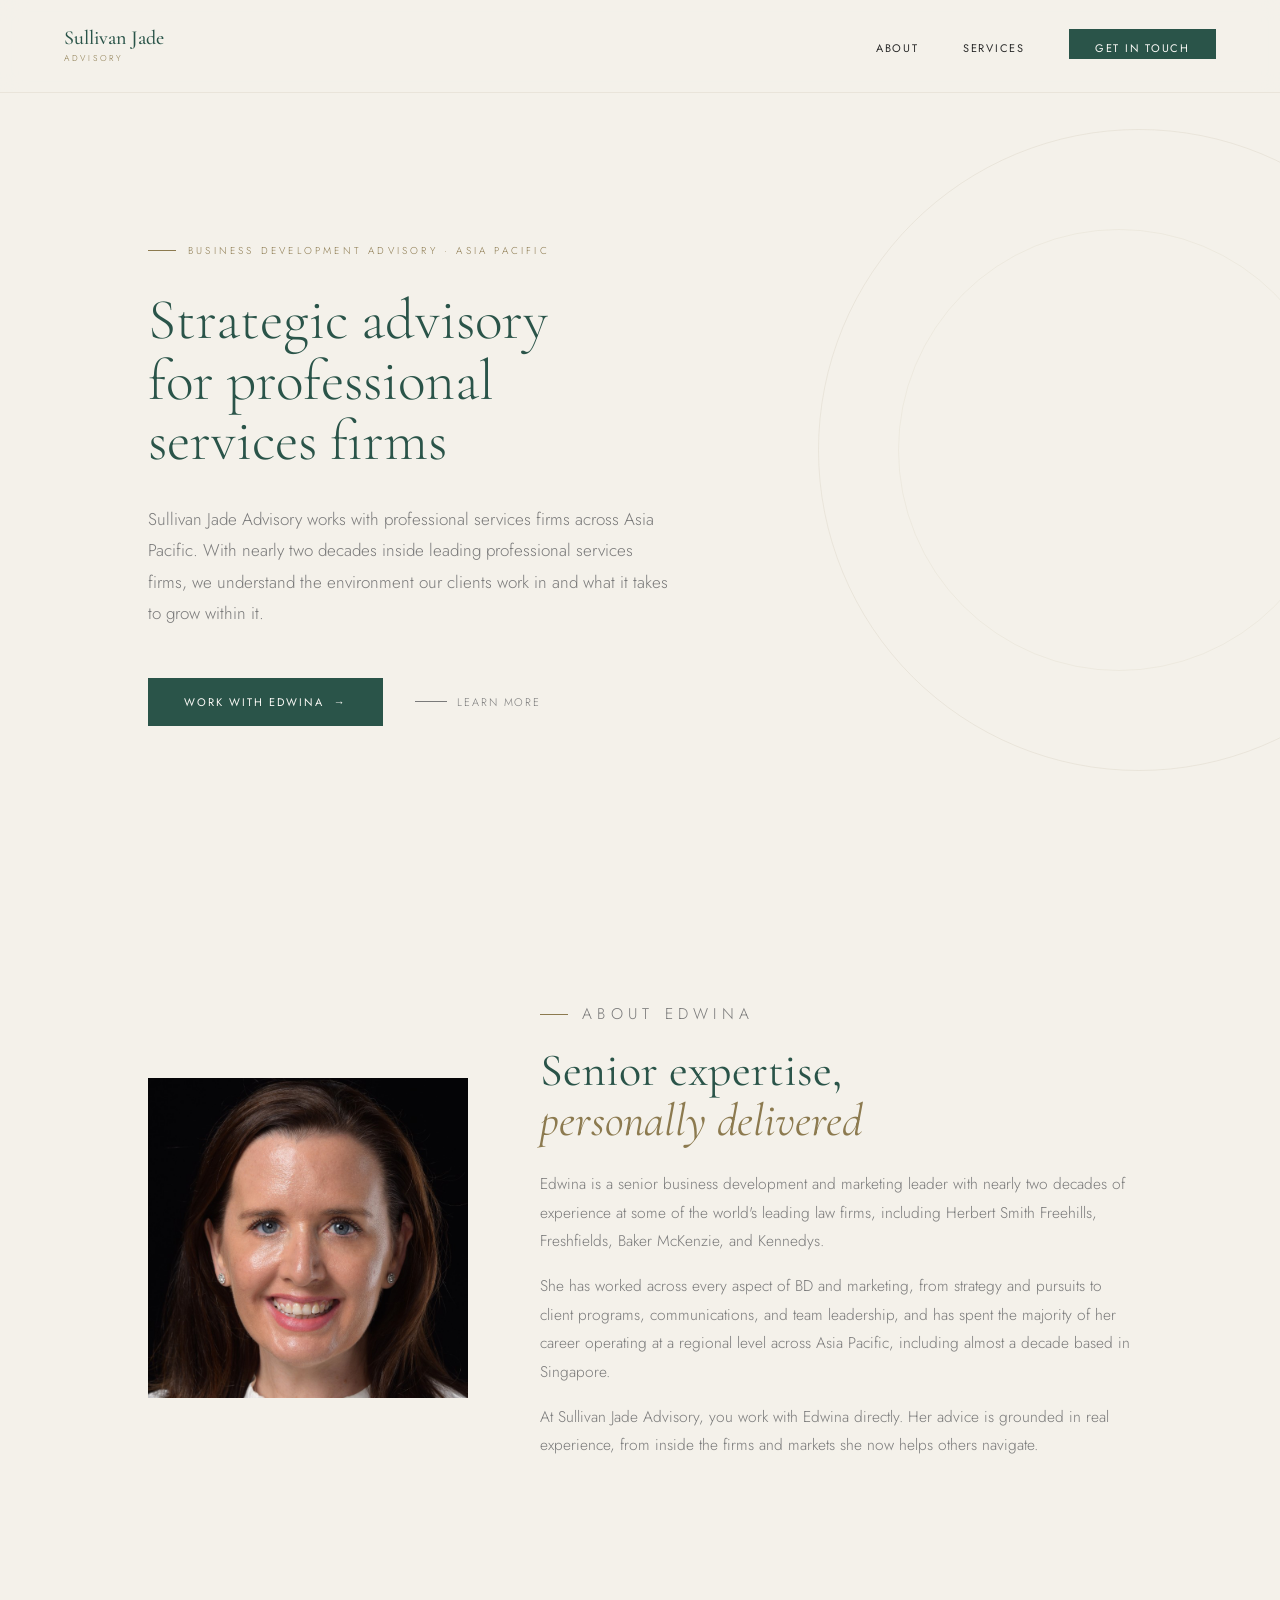
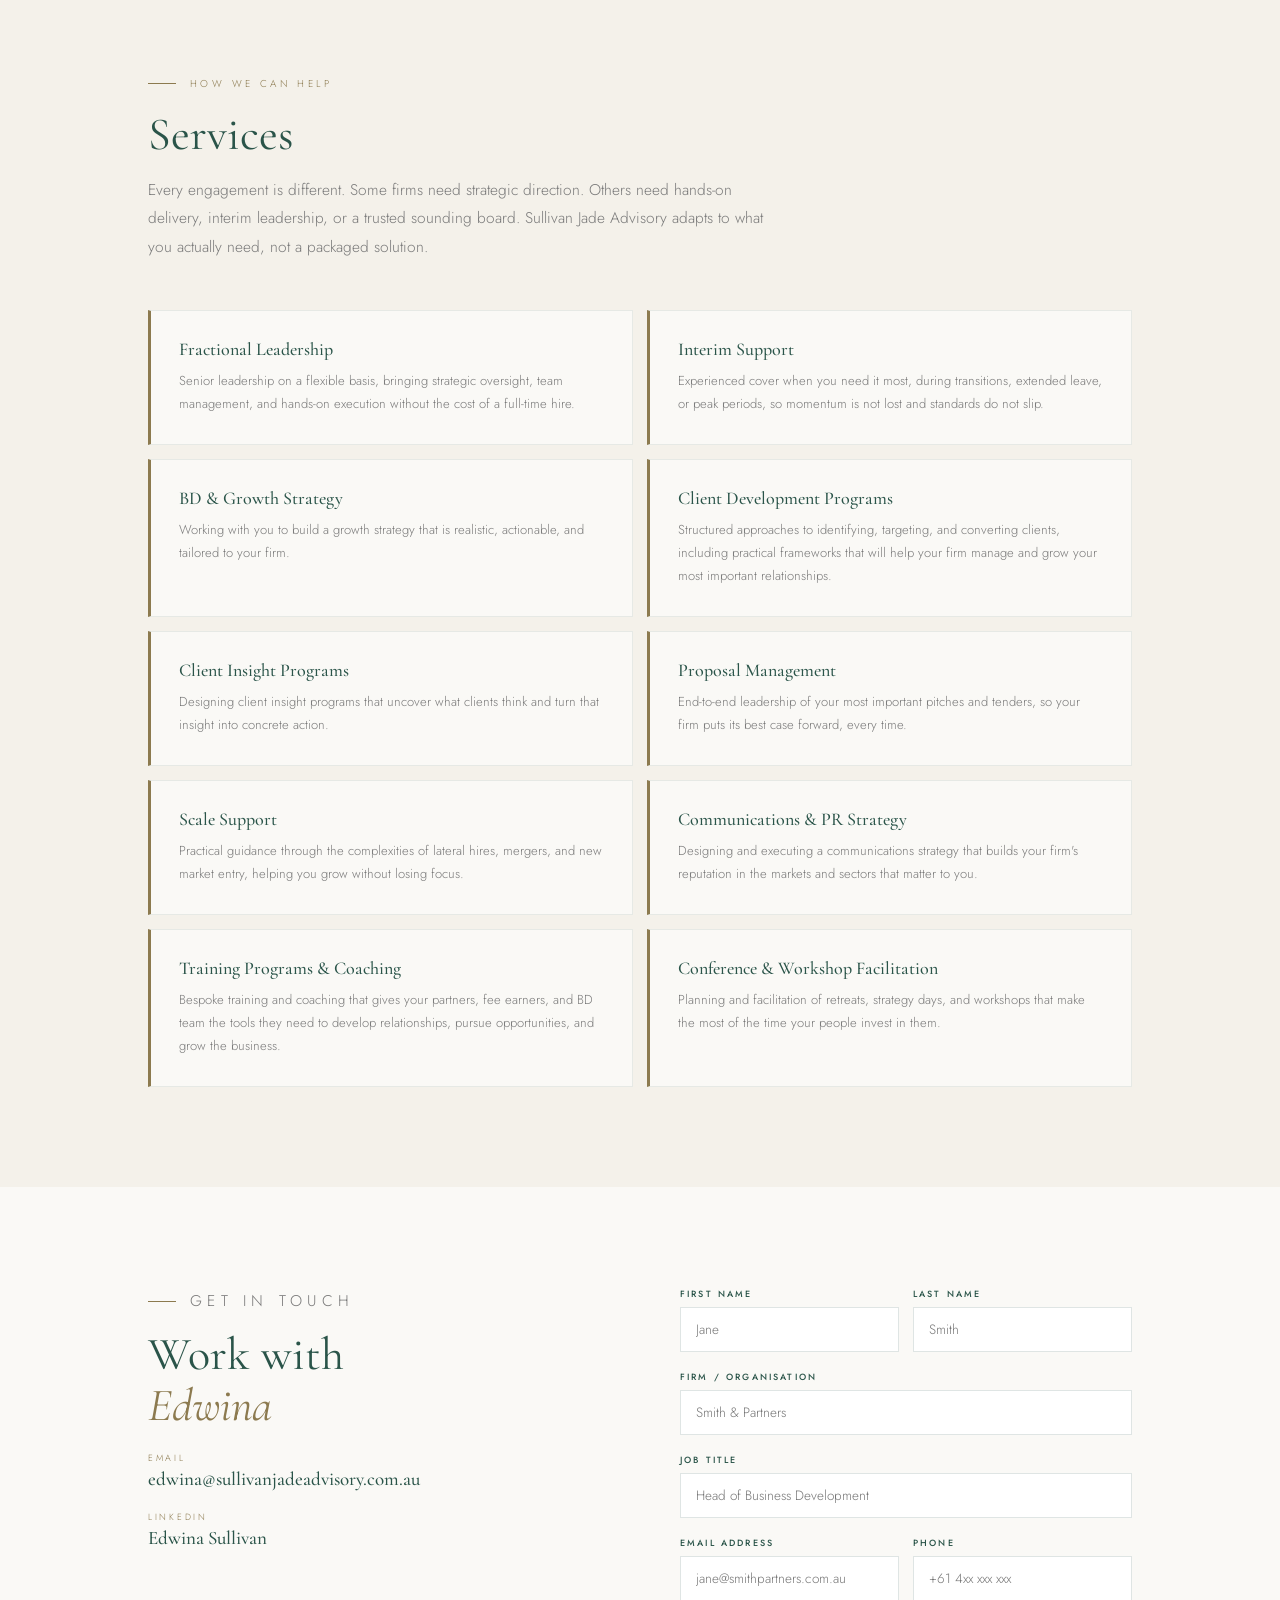
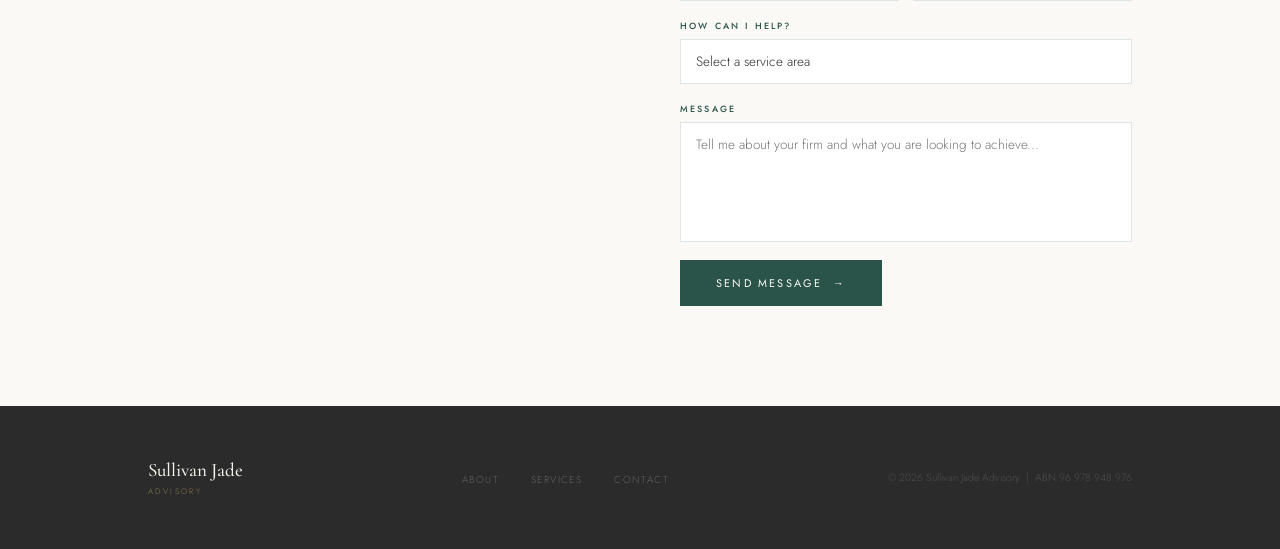
==== commit cc4e188f: "Update index.html" ====
--- a/index.html
+++ b/index.html
@@ -112,8 +112,8 @@
   .svc-cat-title { font-family:'Cormorant Garamond',serif; font-weight:500; font-size:12px; letter-spacing:0.2em; text-transform:uppercase; color:var(--gold); margin-bottom:18px; display:flex; align-items:center; gap:16px; }
   .svc-cat-title::after { content:''; flex:1; height:1px; background:rgba(140,122,79,0.2); }
   .svc-grid-3 { display:grid; grid-template-columns:repeat(3,1fr); gap:16px; }
-  .svc-grid-2 { display:grid; grid-template-columns:repeat(2,1fr); gap:16px; }
-  .svc { padding:32px 28px; background:var(--warm-white); border-bottom:2px solid transparent; border:1px solid rgba(42,84,73,0.07); transition:all 0.3s; }
+  .svc-grid-2 { display:grid; grid-template-columns:repeat(2,1fr); gap:14px; }
+  .svc { padding:28px 28px; background:var(--warm-white); border:1px solid rgba(42,84,73,0.09); border-left:3px solid var(--gold); transition:all 0.3s; }
   .svc:hover { background:var(--jade); border-bottom-color:var(--gold); transform:translateY(-3px); box-shadow:0 10px 28px rgba(42,84,73,0.1); }
   .svc-title { font-family:'Cormorant Garamond',serif; font-weight:500; font-size:18px; color:var(--jade); margin-bottom:10px; line-height:1.2; transition:color 0.3s; }
   .svc:hover .svc-title { color:var(--cream); }
@@ -225,12 +225,10 @@
 <!-- SERVICES -->
 <section id="services">
   <div class="section-inner">
-    <div class="services-intro">
-      <div>
-        <p class="eyebrow">How we can help</p>
-        <h2 class="heading">Services</h2>
-      </div>
-      <p class="services-desc">Every engagement is different. Some firms need strategic direction. Others need hands-on delivery, interim leadership, or a trusted sounding board. Sullivan Jade Advisory adapts to what you actually need, not a packaged solution.</p>
+    <div style="margin-bottom:48px;">
+      <p class="eyebrow">How we can help</p>
+      <h2 class="heading" style="margin-bottom:16px;">Services</h2>
+      <p style="font-size:15.5px; line-height:1.85; color:var(--grey); font-weight:300; max-width:640px;">Every engagement is different. Some firms need strategic direction. Others need hands-on delivery, interim leadership, or a trusted sounding board. Sullivan Jade Advisory adapts to what you actually need, not a packaged solution.</p>
     </div>
     <div class="svc-categories">
       <div class="svc-grid-2">
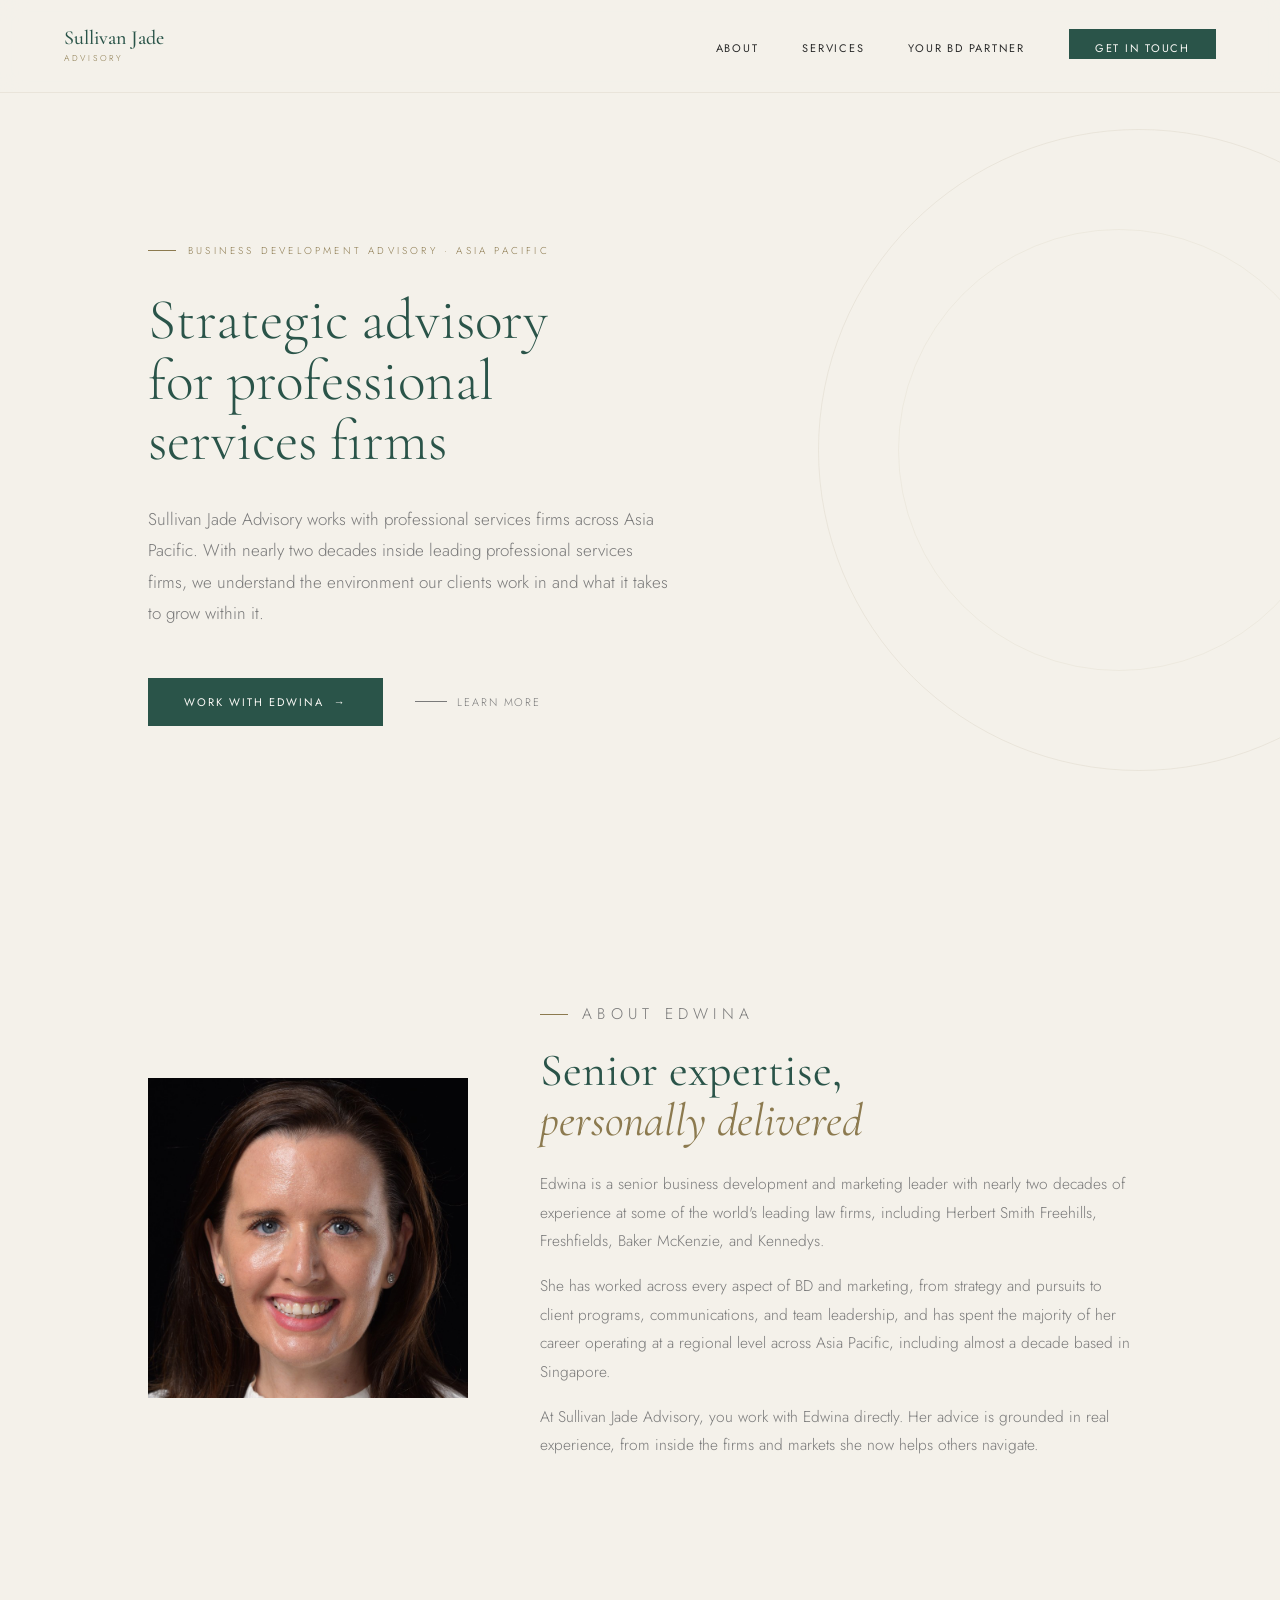
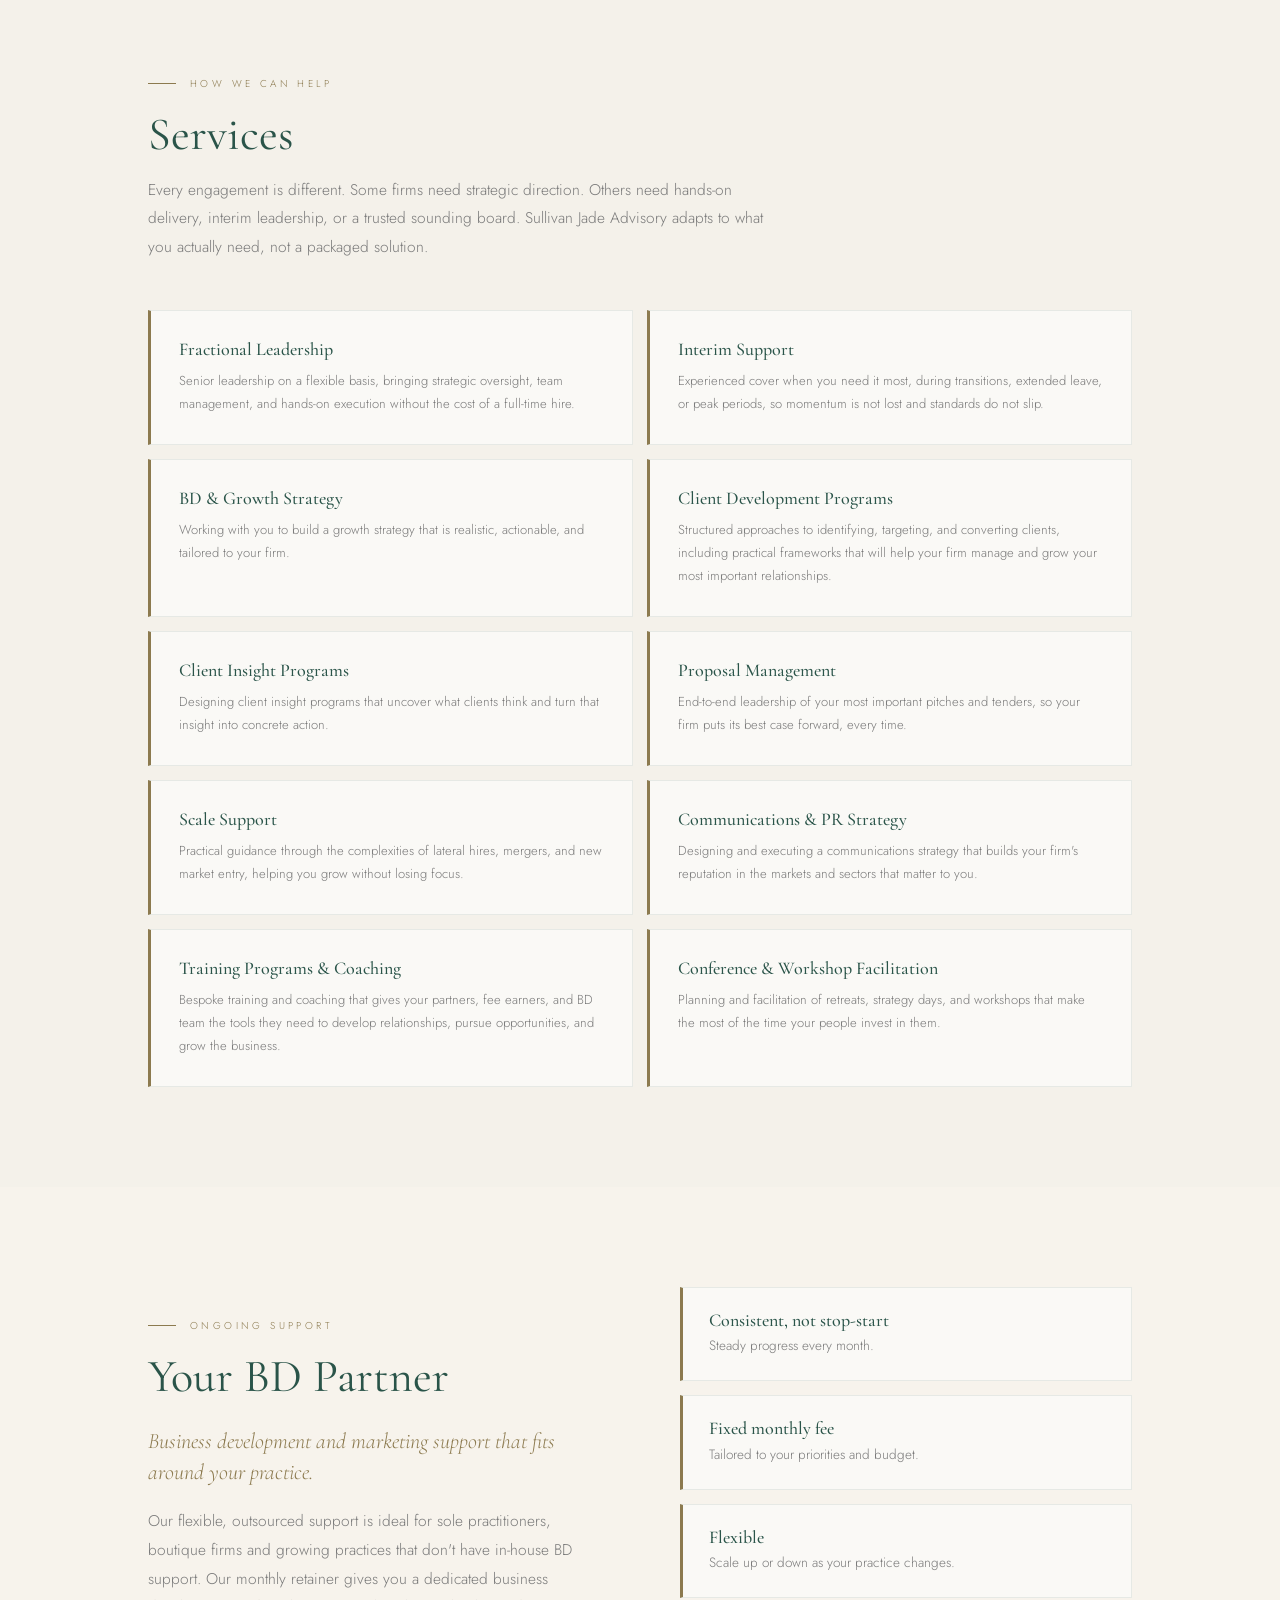
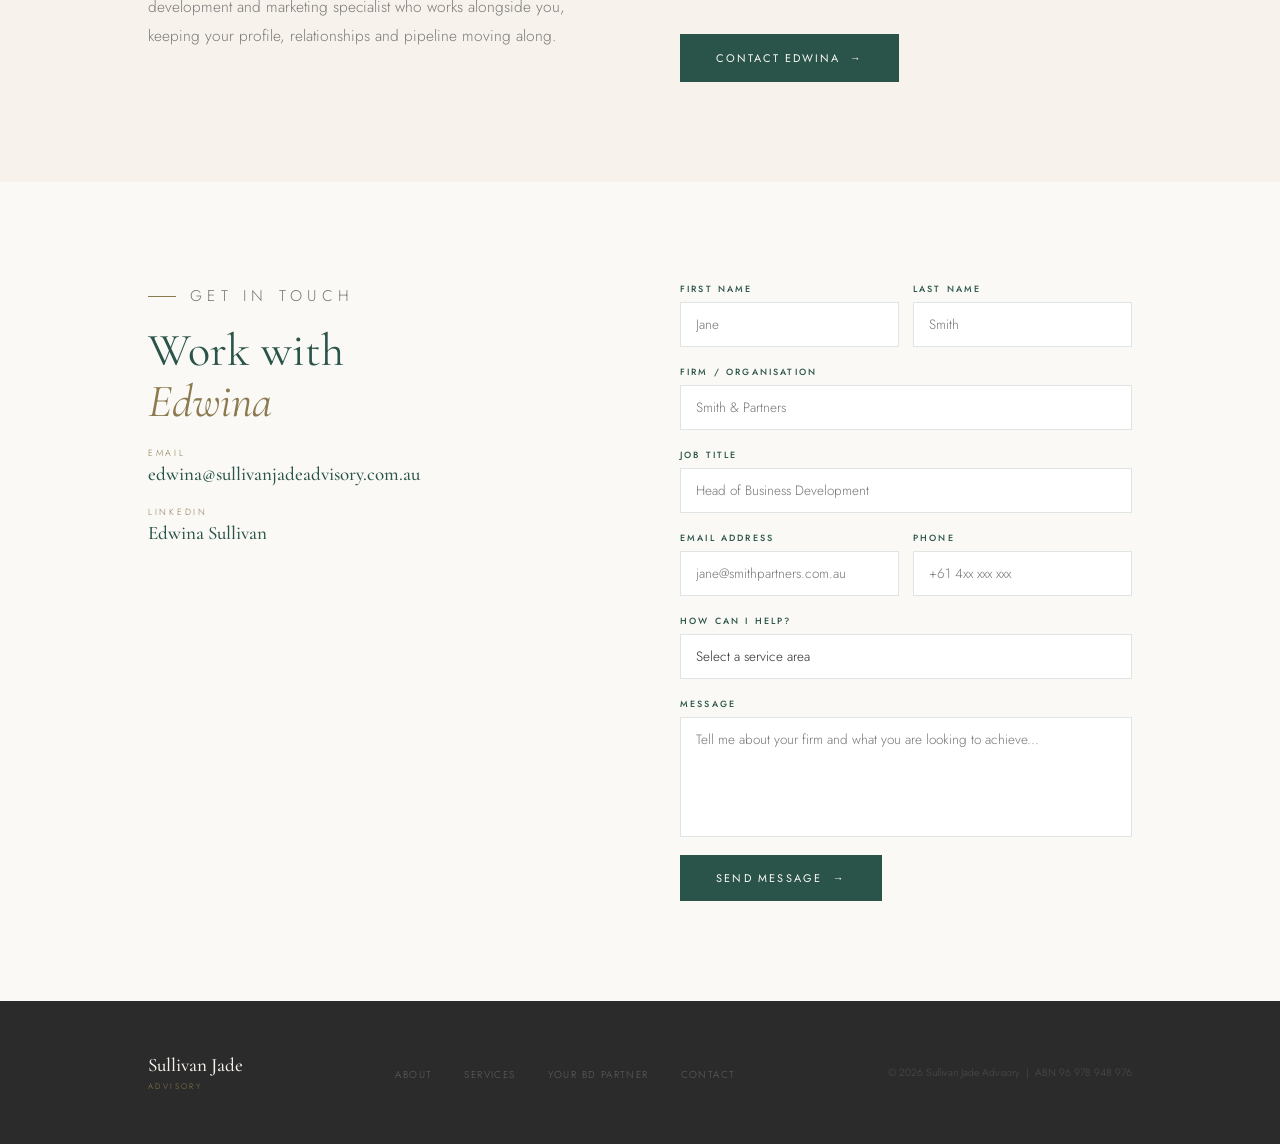
==== commit 2ad4cf11: "Add Your BD Partner section with nav link and mailto CTA Co-Authored-By: Claude Opus 5.5 <noreply@an" ====
--- a/index.html
+++ b/index.html
@@ -120,6 +120,17 @@
   .svc-body { font-size:13px; line-height:1.75; color:var(--grey); font-weight:300; transition:color 0.3s; }
   .svc:hover .svc-body { color:rgba(244,241,234,0.7); }
 
+  /* ── BD PARTNER ── */
+  #bd-partner { padding:100px 0; background:var(--gold-light); }
+  .bdp-grid { display:grid; grid-template-columns:1fr 1fr; gap:80px; align-items:center; }
+  .bdp-intro .heading { margin-bottom:24px; }
+  .bdp-lead { font-family:'Cormorant Garamond',serif; font-style:italic; font-size:22px; line-height:1.4; color:var(--gold); margin-bottom:20px; }
+  .bdp-intro p.bdp-body { font-size:15.5px; line-height:1.85; color:var(--grey); font-weight:300; }
+  .bdp-points { list-style:none; display:flex; flex-direction:column; gap:14px; margin-bottom:36px; }
+  .bdp-point { padding:22px 26px; background:var(--warm-white); border:1px solid rgba(42,84,73,0.09); border-left:3px solid var(--gold); }
+  .bdp-point-title { font-family:'Cormorant Garamond',serif; font-weight:500; font-size:18px; color:var(--jade); margin-bottom:4px; line-height:1.2; }
+  .bdp-point-body { font-size:13.5px; line-height:1.7; color:var(--grey); font-weight:300; }
+
   /* ── CONTACT ── */
   #contact { padding:100px 0; background:var(--warm-white); }
   .contact-grid { display:grid; grid-template-columns:1fr 1fr; gap:80px; align-items:start; }
@@ -166,7 +177,7 @@
     .stat-sep { display:none; }
     .about-grid { grid-template-columns:1fr; gap:48px; }
     .about-img-wrap { max-width:400px; margin:0 auto; }
-    .career-grid,.services-intro,.approach-grid,.contact-grid { grid-template-columns:1fr; gap:44px; }
+    .career-grid,.services-intro,.approach-grid,.bdp-grid,.contact-grid { grid-template-columns:1fr; gap:44px; }
     .svc-grid-3,.svc-grid-2 { grid-template-columns:1fr; }
     .footer-inner { flex-direction:column; gap:20px; text-align:center; }
     .footer-links { flex-wrap:wrap; justify-content:center; }
@@ -183,6 +194,7 @@
   <ul class="nav-links">
     <li><a href="#about">About</a></li>
     <li><a href="#services">Services</a></li>
+    <li><a href="#bd-partner">Your BD Partner</a></li>
     <li><a href="#contact" class="nav-cta">Get in touch</a></li>
   </ul>
 </nav>
@@ -242,6 +254,28 @@
         <div class="svc"><h3 class="svc-title">Communications &amp; PR Strategy</h3><p class="svc-body">Designing and executing a communications strategy that builds your firm's reputation in the markets and sectors that matter to you.</p></div>
         <div class="svc"><h3 class="svc-title">Training Programs &amp; Coaching</h3><p class="svc-body">Bespoke training and coaching that gives your partners, fee earners, and BD team the tools they need to develop relationships, pursue opportunities, and grow the business.</p></div>
         <div class="svc"><h3 class="svc-title">Conference &amp; Workshop Facilitation</h3><p class="svc-body">Planning and facilitation of retreats, strategy days, and workshops that make the most of the time your people invest in them.</p></div>
+      </div>
+    </div>
+  </div>
+</section>
+
+<!-- BD PARTNER -->
+<section id="bd-partner">
+  <div class="section-inner">
+    <div class="bdp-grid">
+      <div class="bdp-intro">
+        <p class="eyebrow">Ongoing support</p>
+        <h2 class="heading">Your BD Partner</h2>
+        <p class="bdp-lead">Business development and marketing support that fits around your practice.</p>
+        <p class="bdp-body">Our flexible, outsourced support is ideal for sole practitioners, boutique firms and growing practices that don't have in-house BD support. Our monthly retainer gives you a dedicated business development and marketing specialist who works alongside you, keeping your profile, relationships and pipeline moving along.</p>
+      </div>
+      <div>
+        <ul class="bdp-points">
+          <li class="bdp-point"><h3 class="bdp-point-title">Consistent, not stop-start</h3><p class="bdp-point-body">Steady progress every month.</p></li>
+          <li class="bdp-point"><h3 class="bdp-point-title">Fixed monthly fee</h3><p class="bdp-point-body">Tailored to your priorities and budget.</p></li>
+          <li class="bdp-point"><h3 class="bdp-point-title">Flexible</h3><p class="bdp-point-body">Scale up or down as your practice changes.</p></li>
+        </ul>
+        <a href="mailto:edwina@sullivanjadeadvisory.com.au?subject=Your%20BD%20Partner%20enquiry" class="btn-primary">Contact Edwina &nbsp;→</a>
       </div>
     </div>
   </div>
@@ -305,6 +339,7 @@
     <ul class="footer-links">
       <li><a href="#about">About</a></li>
       <li><a href="#services">Services</a></li>
+      <li><a href="#bd-partner">Your BD Partner</a></li>
       <li><a href="#contact">Contact</a></li>
     </ul>
     <p class="footer-copy">© 2026 Sullivan Jade Advisory &nbsp;|&nbsp; ABN 96 978 948 976</p>
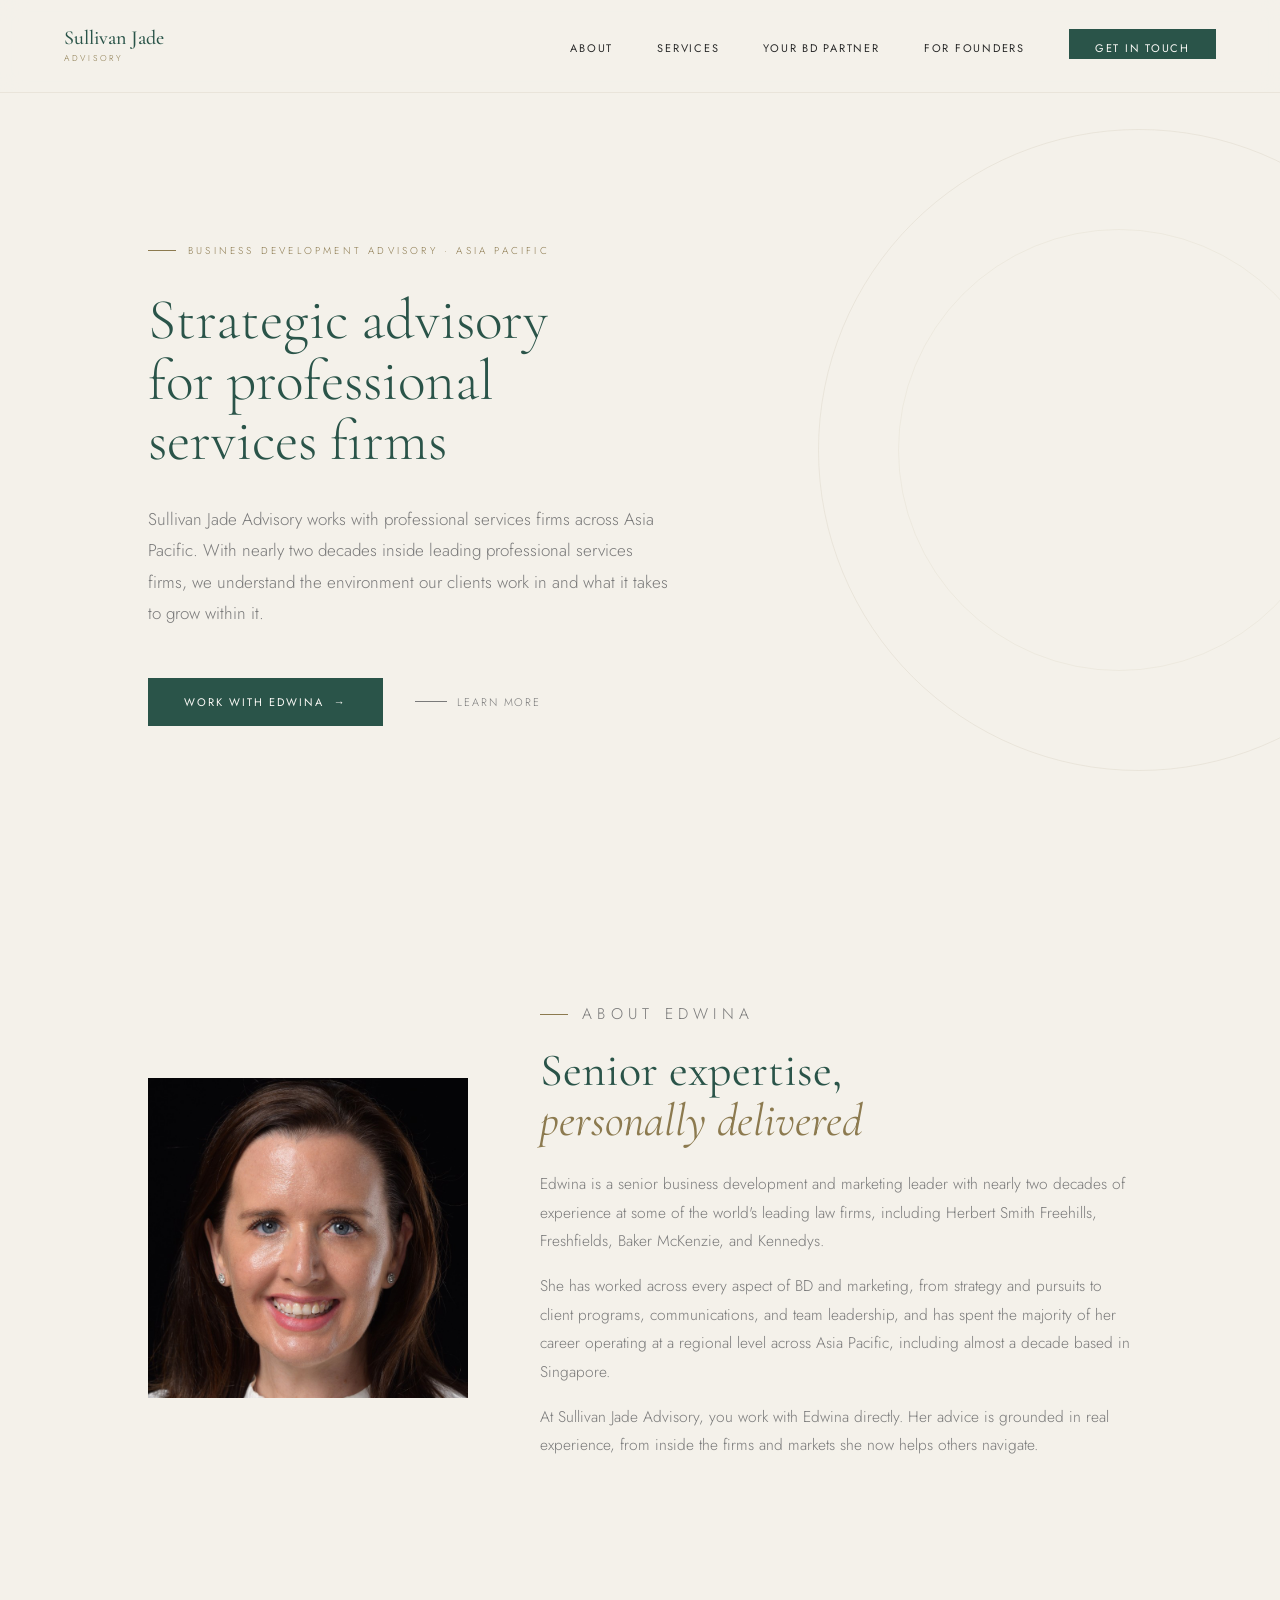
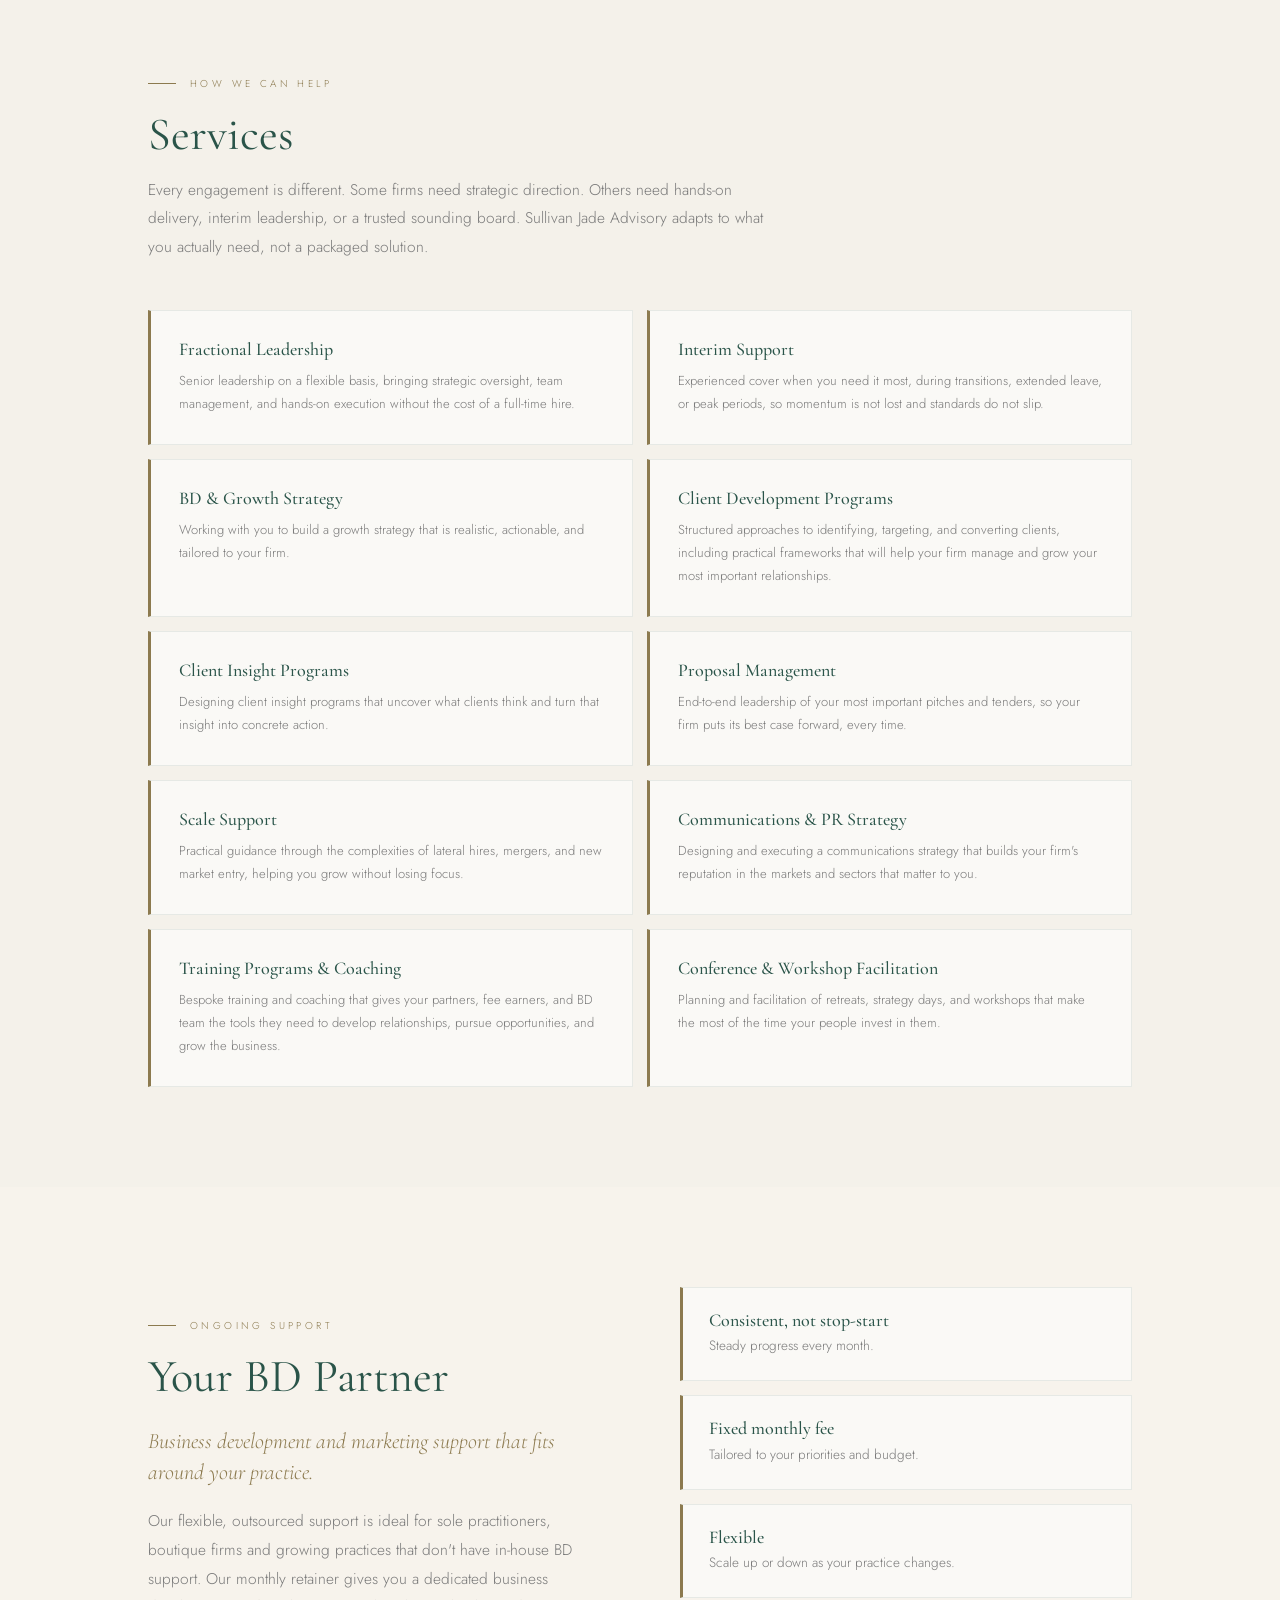
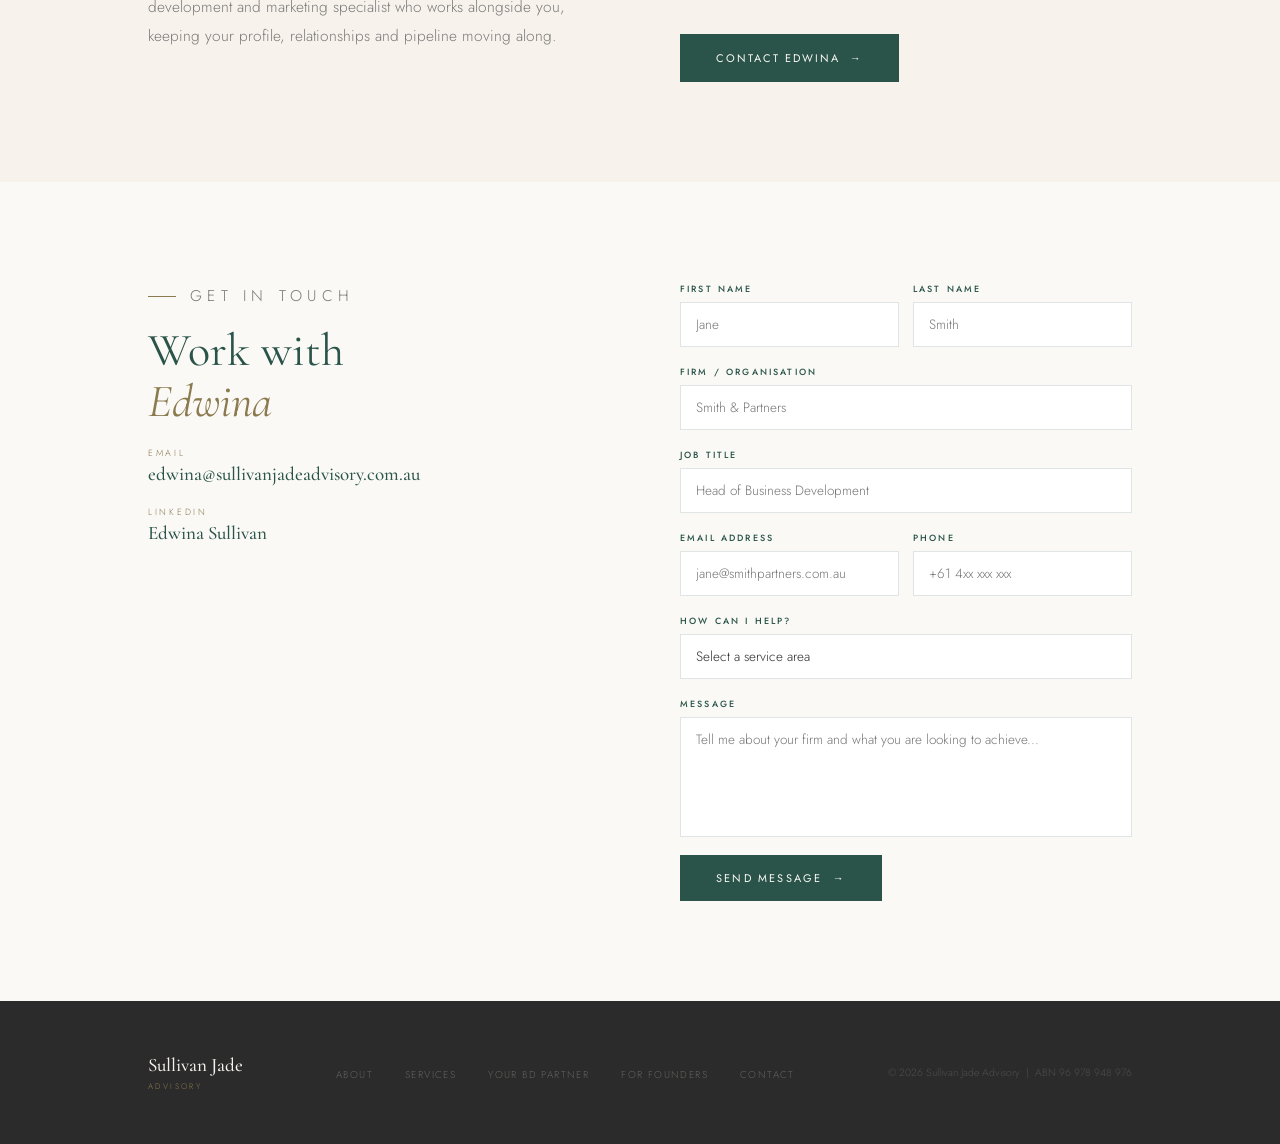
==== commit 84c1f308: "Add For Founders page and move styles to shared stylesheet Co-Authored-By: Claude Opus 5.5 <noreply@" ====
--- a/index.html
+++ b/index.html
@@ -34,155 +34,7 @@
 <link rel="preconnect" href="https://fonts.googleapis.com">
 <link rel="preconnect" href="https://fonts.gstatic.com" crossorigin>
 <link href="https://fonts.googleapis.com/css2?family=Cormorant+Garamond:ital,wght@0,300;0,400;0,500;0,600;1,300;1,400;1,500&family=Jost:wght@300;400;500&display=swap" rel="stylesheet">
-<style>
-  :root {
-    --jade: #2A5449;
-    --gold: #8C7A4F;
-    --gold-light: #f7f3ec;
-    --cream: #F4F1EA;
-    --cream-dark: #ede8dc;
-    --charcoal: #2B2B2B;
-    --grey: #7a7a7a;
-    --warm-white: #faf9f6;
-  }
-
-  * { margin:0; padding:0; box-sizing:border-box; }
-  html { scroll-behavior:smooth; }
-  body { font-family:'Jost',sans-serif; font-weight:300; background:var(--warm-white); color:var(--charcoal); overflow-x:hidden; }
-
-  /* ── NAV ── */
-  nav { position:fixed; top:0; left:0; right:0; z-index:200; padding:28px 64px; display:flex; justify-content:space-between; align-items:center; transition:all 0.4s ease; background:rgba(244,241,234,0.92); backdrop-filter:blur(12px); border-bottom:1px solid rgba(140,122,79,0.1); }
-  nav.scrolled { background:rgba(250,249,246,0.97); backdrop-filter:blur(12px); padding:18px 64px; border-bottom:1px solid rgba(140,122,79,0.12); }
-  .nav-wordmark { text-decoration:none; }
-  .nav-wordmark-main { font-family:'Cormorant Garamond',serif; font-weight:500; font-size:20px; color:var(--jade); display:block; line-height:1; }
-  .nav-wordmark-sub { font-size:8.5px; letter-spacing:0.32em; text-transform:uppercase; color:var(--gold); margin-top:4px; display:block; }
-  .nav-links { display:flex; gap:44px; list-style:none; align-items:center; }
-  .nav-links a { font-size:11px; letter-spacing:0.16em; text-transform:uppercase; font-weight:400; color:var(--charcoal); text-decoration:none; transition:color 0.3s; position:relative; padding-bottom:3px; }
-  .nav-links a::after { content:''; position:absolute; bottom:0; left:0; width:0; height:1px; background:var(--gold); transition:width 0.3s; }
-  .nav-links a:hover { color:var(--gold); }
-  .nav-links a:hover::after { width:100%; }
-  .nav-cta { color:var(--warm-white) !important; background:var(--jade); padding:11px 26px; transition:background 0.3s; }
-  .nav-cta:hover { background:var(--gold) !important; }
-  .nav-cta::after { display:none !important; }
-
-  /* ── HERO ── */
-  #hero { min-height:100vh; background:var(--cream); display:flex; align-items:center; position:relative; overflow:hidden; }
-  #hero::before { content:''; position:absolute; right:-180px; top:50%; transform:translateY(-50%); width:640px; height:640px; border-radius:50%; border:1px solid rgba(140,122,79,0.1); pointer-events:none; }
-  #hero::after { content:''; position:absolute; right:-60px; top:50%; transform:translateY(-50%); width:440px; height:440px; border-radius:50%; border:1px solid rgba(140,122,79,0.07); pointer-events:none; }
-  .hero-inner { max-width:1080px; margin:0 auto; padding:160px 48px 100px; width:100%; position:relative; z-index:1; }
-  .hero-content { max-width:640px; }
-  .hero-tag { display:inline-flex; align-items:center; gap:12px; font-size:10px; letter-spacing:0.32em; text-transform:uppercase; color:var(--gold); margin-bottom:32px; opacity:0; animation:fadeIn 1s 0.2s ease forwards; }
-  .hero-tag::before { content:''; width:28px; height:1px; background:var(--gold); }
-  .hero-h1 { font-family:'Cormorant Garamond',serif; font-weight:300; font-size:clamp(40px,4.5vw,68px); color:var(--jade); line-height:1.05; margin-bottom:32px; opacity:0; animation:fadeIn 1s 0.4s ease forwards; }
-  .hero-h1 em { font-style:italic; color:var(--gold); }
-  .hero-body { font-size:17px; line-height:1.85; color:var(--grey); font-weight:300; max-width:520px; margin-bottom:48px; opacity:0; animation:fadeIn 1s 0.6s ease forwards; }
-  .hero-actions { display:flex; align-items:center; gap:32px; opacity:0; animation:fadeIn 1s 0.8s ease forwards; }
-  .btn-primary { display:inline-flex; align-items:center; gap:12px; background:var(--jade); color:var(--warm-white); font-size:11px; letter-spacing:0.18em; text-transform:uppercase; font-weight:400; padding:16px 36px; text-decoration:none; transition:all 0.3s; }
-  .btn-primary:hover { background:var(--gold); gap:18px; }
-  .hero-link { font-size:11px; letter-spacing:0.18em; text-transform:uppercase; color:var(--grey); text-decoration:none; display:flex; align-items:center; gap:10px; transition:color 0.3s; }
-  .hero-link:hover { color:var(--jade); }
-  .hero-link::before { content:''; width:32px; height:1px; background:currentColor; }
-
-  /* ── SHARED ── */
-  .section-inner { max-width:1080px; margin:0 auto; padding:0 48px; }
-  .eyebrow { display:flex; align-items:center; gap:14px; font-size:10px; letter-spacing:0.34em; text-transform:uppercase; color:var(--gold); margin-bottom:18px; }
-  .eyebrow::before { content:''; width:28px; height:1px; background:var(--gold); flex-shrink:0; }
-  .heading { font-family:'Cormorant Garamond',serif; font-weight:400; font-size:clamp(34px,3.6vw,52px); color:var(--jade); line-height:1.1; }
-  .heading em { font-style:italic; color:var(--gold); }
-
-  /* ── ABOUT ── */
-  #about { padding:100px 0; background:var(--cream); }
-  .about-grid { display:grid; grid-template-columns:320px 1fr; gap:72px; align-items:center; }
-  .about-img-wrap { position:relative; flex-shrink:0; }
-  .about-img-wrap img { width:100%; display:block; max-height:440px; object-fit:contain; object-position:center top; background:#111; }
-  .about-img-wrap::before { content:''; position:absolute; top:-12px; left:-12px; width:100%; height:100%; background:var(--gold-light); z-index:-1; }
-  .about-img-wrap::after { content:''; position:absolute; bottom:-12px; right:-12px; width:55%; height:55%; border:1px solid rgba(140,122,79,0.25); z-index:-1; }
-  .about-text .heading { margin-bottom:24px; }
-  .about-text p { font-size:15.5px; line-height:1.85; color:var(--grey); margin-bottom:16px; font-weight:300; }
-  .about-text strong { color:var(--jade); font-weight:500; }
-  .about-quals { margin-top:32px; padding-top:28px; border-top:1px solid var(--cream-dark); display:flex; flex-direction:column; gap:9px; }
-  .about-qual { display:flex; align-items:baseline; gap:12px; font-size:13px; color:var(--grey); }
-  .about-qual::before { content:''; width:4px; height:4px; border-radius:50%; background:var(--gold); flex-shrink:0; margin-top:7px; }
-
-  /* ── SERVICES ── */
-  #services { padding:100px 0; background:var(--cream); }
-  .services-intro { display:grid; grid-template-columns:1fr 1fr; gap:80px; margin-bottom:56px; align-items:start; }
-  .services-desc { font-size:15.5px; line-height:1.85; color:var(--grey); font-weight:300; }
-  .svc-categories { display:flex; flex-direction:column; gap:0; }
-  .svc-cat-title { font-family:'Cormorant Garamond',serif; font-weight:500; font-size:12px; letter-spacing:0.2em; text-transform:uppercase; color:var(--gold); margin-bottom:18px; display:flex; align-items:center; gap:16px; }
-  .svc-cat-title::after { content:''; flex:1; height:1px; background:rgba(140,122,79,0.2); }
-  .svc-grid-3 { display:grid; grid-template-columns:repeat(3,1fr); gap:16px; }
-  .svc-grid-2 { display:grid; grid-template-columns:repeat(2,1fr); gap:14px; }
-  .svc { padding:28px 28px; background:var(--warm-white); border:1px solid rgba(42,84,73,0.09); border-left:3px solid var(--gold); transition:all 0.3s; }
-  .svc:hover { background:var(--jade); border-bottom-color:var(--gold); transform:translateY(-3px); box-shadow:0 10px 28px rgba(42,84,73,0.1); }
-  .svc-title { font-family:'Cormorant Garamond',serif; font-weight:500; font-size:18px; color:var(--jade); margin-bottom:10px; line-height:1.2; transition:color 0.3s; }
-  .svc:hover .svc-title { color:var(--cream); }
-  .svc-body { font-size:13px; line-height:1.75; color:var(--grey); font-weight:300; transition:color 0.3s; }
-  .svc:hover .svc-body { color:rgba(244,241,234,0.7); }
-
-  /* ── BD PARTNER ── */
-  #bd-partner { padding:100px 0; background:var(--gold-light); }
-  .bdp-grid { display:grid; grid-template-columns:1fr 1fr; gap:80px; align-items:center; }
-  .bdp-intro .heading { margin-bottom:24px; }
-  .bdp-lead { font-family:'Cormorant Garamond',serif; font-style:italic; font-size:22px; line-height:1.4; color:var(--gold); margin-bottom:20px; }
-  .bdp-intro p.bdp-body { font-size:15.5px; line-height:1.85; color:var(--grey); font-weight:300; }
-  .bdp-points { list-style:none; display:flex; flex-direction:column; gap:14px; margin-bottom:36px; }
-  .bdp-point { padding:22px 26px; background:var(--warm-white); border:1px solid rgba(42,84,73,0.09); border-left:3px solid var(--gold); }
-  .bdp-point-title { font-family:'Cormorant Garamond',serif; font-weight:500; font-size:18px; color:var(--jade); margin-bottom:4px; line-height:1.2; }
-  .bdp-point-body { font-size:13.5px; line-height:1.7; color:var(--grey); font-weight:300; }
-
-  /* ── CONTACT ── */
-  #contact { padding:100px 0; background:var(--warm-white); }
-  .contact-grid { display:grid; grid-template-columns:1fr 1fr; gap:80px; align-items:start; }
-  .contact-left .heading { margin-bottom:20px; }
-  .contact-left > p { font-size:15.5px; line-height:1.85; color:var(--grey); margin-bottom:14px; font-weight:300; }
-  .contact-consult { background:var(--cream); padding:22px 26px; margin-bottom:36px; border-left:3px solid var(--gold); }
-  .contact-consult p { font-size:13.5px; line-height:1.65; color:var(--jade); margin:0; }
-  .contact-consult strong { font-weight:500; }
-  .cdetails { display:flex; flex-direction:column; gap:20px; }
-  .cd-l { font-size:9px; letter-spacing:0.3em; text-transform:uppercase; color:var(--gold); margin-bottom:3px; }
-  .cd-v { font-family:'Cormorant Garamond',serif; font-weight:500; font-size:19px; color:var(--jade); text-decoration:none; display:block; transition:color 0.3s; }
-  .cd-v:hover { color:var(--gold); }
-  .cform { display:flex; flex-direction:column; gap:18px; }
-  .form-row { display:grid; grid-template-columns:1fr 1fr; gap:14px; }
-  .fg { display:flex; flex-direction:column; gap:7px; }
-  .fg label { font-size:9px; letter-spacing:0.24em; text-transform:uppercase; color:var(--jade); font-weight:500; }
-  .fg input,.fg textarea,.fg select { background:white; border:1px solid rgba(42,84,73,0.15); padding:12px 15px; font-family:'Jost',sans-serif; font-size:13.5px; font-weight:300; color:var(--charcoal); outline:none; transition:border-color 0.3s; border-radius:0; appearance:none; -webkit-appearance:none; }
-  .fg input:focus,.fg textarea:focus,.fg select:focus { border-color:var(--jade); }
-  .fg textarea { height:120px; resize:none; }
-  .btn-submit { display:inline-flex; align-items:center; gap:12px; background:var(--jade); color:var(--warm-white); border:none; padding:15px 36px; font-family:'Jost',sans-serif; font-size:11px; letter-spacing:0.2em; text-transform:uppercase; font-weight:400; cursor:pointer; transition:all 0.3s; width:fit-content; }
-  .btn-submit:hover { background:var(--gold); gap:18px; }
-
-  /* ── FOOTER ── */
-  footer { background:var(--charcoal); padding:52px 0; }
-  .footer-inner { max-width:1080px; margin:0 auto; padding:0 48px; display:flex; justify-content:space-between; align-items:center; }
-  .footer-brand-main { font-family:'Cormorant Garamond',serif; font-weight:500; font-size:19px; color:var(--cream); }
-  .footer-brand-sub { font-size:8px; letter-spacing:0.3em; text-transform:uppercase; color:var(--gold); margin-top:4px; }
-  .footer-links { display:flex; gap:32px; list-style:none; }
-  .footer-links a { font-size:10px; letter-spacing:0.14em; text-transform:uppercase; color:rgba(244,241,234,0.28); text-decoration:none; transition:color 0.3s; }
-  .footer-links a:hover { color:var(--gold); }
-  .footer-copy { font-size:10.5px; color:rgba(244,241,234,0.18); }
-
-  /* ── ANIMATIONS ── */
-  @keyframes fadeIn { from{opacity:0;transform:translateY(16px)} to{opacity:1;transform:translateY(0)} }
-
-  /* ── RESPONSIVE ── */
-  @media(max-width:1000px) {
-    nav,nav.scrolled { padding:18px 28px; background:rgba(250,249,246,0.97); backdrop-filter:blur(12px); border-bottom:1px solid rgba(140,122,79,0.12); }
-    .nav-links { display:none; }
-    .hero-inner,.section-inner { padding:0 28px; }
-    #hero { min-height:auto; }
-    .hero-inner { padding:110px 28px 64px; }
-    #stats { flex-direction:column; padding:48px 28px; gap:32px; }
-    .stat-sep { display:none; }
-    .about-grid { grid-template-columns:1fr; gap:48px; }
-    .about-img-wrap { max-width:400px; margin:0 auto; }
-    .career-grid,.services-intro,.approach-grid,.bdp-grid,.contact-grid { grid-template-columns:1fr; gap:44px; }
-    .svc-grid-3,.svc-grid-2 { grid-template-columns:1fr; }
-    .footer-inner { flex-direction:column; gap:20px; text-align:center; }
-    .footer-links { flex-wrap:wrap; justify-content:center; }
-  }
-</style>
+<link rel="stylesheet" href="styles.css">
 </head>
 <body>
 
@@ -195,6 +47,7 @@
     <li><a href="#about">About</a></li>
     <li><a href="#services">Services</a></li>
     <li><a href="#bd-partner">Your BD Partner</a></li>
+    <li><a href="founders.html">For Founders</a></li>
     <li><a href="#contact" class="nav-cta">Get in touch</a></li>
   </ul>
 </nav>
@@ -289,7 +142,7 @@
         <p class="eyebrow">Get in touch</p>
         <h2 class="heading">Work with<br><em>Edwina</em></h2>
         <div class="cdetails">
-          <div><div class="cd-l">Email</div><a id="cemail" href="#" class="cd-v">edwina&#64;sullivanjadeadvisory.com.au</a></div>
+          <div><div class="cd-l">Email</div><a id="cemail" href="mailto:edwina@sullivanjadeadvisory.com.au" class="cd-v">edwina&#64;sullivanjadeadvisory.com.au</a></div>
           <div><div class="cd-l">LinkedIn</div><a href="https://www.linkedin.com/in/edwinasullivan81/" class="cd-v" target="_blank">Edwina Sullivan</a></div>
         </div>
       </div>
@@ -340,10 +193,19 @@
       <li><a href="#about">About</a></li>
       <li><a href="#services">Services</a></li>
       <li><a href="#bd-partner">Your BD Partner</a></li>
+      <li><a href="founders.html">For Founders</a></li>
       <li><a href="#contact">Contact</a></li>
     </ul>
     <p class="footer-copy">© 2026 Sullivan Jade Advisory &nbsp;|&nbsp; ABN 96 978 948 976</p>
   </div>
 </footer>
 
-<script data-
+<script>
+  var nav = document.getElementById('nav');
+  window.addEventListener('scroll', function () {
+    nav.classList.toggle('scrolled', window.scrollY > 40);
+  });
+</script>
+
+</body>
+</html>
--- a/styles.css
+++ b/styles.css
@@ -0,0 +1,174 @@
+  :root {
+    --jade: #2A5449;
+    --gold: #8C7A4F;
+    --gold-light: #f7f3ec;
+    --cream: #F4F1EA;
+    --cream-dark: #ede8dc;
+    --charcoal: #2B2B2B;
+    --grey: #7a7a7a;
+    --warm-white: #faf9f6;
+  }
+
+  * { margin:0; padding:0; box-sizing:border-box; }
+  html { scroll-behavior:smooth; }
+  body { font-family:'Jost',sans-serif; font-weight:300; background:var(--warm-white); color:var(--charcoal); overflow-x:hidden; }
+
+  /* ── NAV ── */
+  nav { position:fixed; top:0; left:0; right:0; z-index:200; padding:28px 64px; display:flex; justify-content:space-between; align-items:center; transition:all 0.4s ease; background:rgba(244,241,234,0.92); backdrop-filter:blur(12px); border-bottom:1px solid rgba(140,122,79,0.1); }
+  nav.scrolled { background:rgba(250,249,246,0.97); backdrop-filter:blur(12px); padding:18px 64px; border-bottom:1px solid rgba(140,122,79,0.12); }
+  .nav-wordmark { text-decoration:none; }
+  .nav-wordmark-main { font-family:'Cormorant Garamond',serif; font-weight:500; font-size:20px; color:var(--jade); display:block; line-height:1; }
+  .nav-wordmark-sub { font-size:8.5px; letter-spacing:0.32em; text-transform:uppercase; color:var(--gold); margin-top:4px; display:block; }
+  .nav-links { display:flex; gap:44px; list-style:none; align-items:center; }
+  .nav-links a { font-size:11px; letter-spacing:0.16em; text-transform:uppercase; font-weight:400; color:var(--charcoal); text-decoration:none; transition:color 0.3s; position:relative; padding-bottom:3px; }
+  .nav-links a::after { content:''; position:absolute; bottom:0; left:0; width:0; height:1px; background:var(--gold); transition:width 0.3s; }
+  .nav-links a:hover { color:var(--gold); }
+  .nav-links a:hover::after { width:100%; }
+  .nav-cta { color:var(--warm-white) !important; background:var(--jade); padding:11px 26px; transition:background 0.3s; }
+  .nav-cta:hover { background:var(--gold) !important; }
+  .nav-cta::after { display:none !important; }
+
+  /* ── HERO ── */
+  #hero { min-height:100vh; background:var(--cream); display:flex; align-items:center; position:relative; overflow:hidden; }
+  #hero::before { content:''; position:absolute; right:-180px; top:50%; transform:translateY(-50%); width:640px; height:640px; border-radius:50%; border:1px solid rgba(140,122,79,0.1); pointer-events:none; }
+  #hero::after { content:''; position:absolute; right:-60px; top:50%; transform:translateY(-50%); width:440px; height:440px; border-radius:50%; border:1px solid rgba(140,122,79,0.07); pointer-events:none; }
+  .hero-inner { max-width:1080px; margin:0 auto; padding:160px 48px 100px; width:100%; position:relative; z-index:1; }
+  .hero-content { max-width:640px; }
+  .hero-tag { display:inline-flex; align-items:center; gap:12px; font-size:10px; letter-spacing:0.32em; text-transform:uppercase; color:var(--gold); margin-bottom:32px; opacity:0; animation:fadeIn 1s 0.2s ease forwards; }
+  .hero-tag::before { content:''; width:28px; height:1px; background:var(--gold); }
+  .hero-h1 { font-family:'Cormorant Garamond',serif; font-weight:300; font-size:clamp(40px,4.5vw,68px); color:var(--jade); line-height:1.05; margin-bottom:32px; opacity:0; animation:fadeIn 1s 0.4s ease forwards; }
+  .hero-h1 em { font-style:italic; color:var(--gold); }
+  .hero-body { font-size:17px; line-height:1.85; color:var(--grey); font-weight:300; max-width:520px; margin-bottom:48px; opacity:0; animation:fadeIn 1s 0.6s ease forwards; }
+  .hero-actions { display:flex; align-items:center; gap:32px; opacity:0; animation:fadeIn 1s 0.8s ease forwards; }
+  .btn-primary { display:inline-flex; align-items:center; gap:12px; background:var(--jade); color:var(--warm-white); font-size:11px; letter-spacing:0.18em; text-transform:uppercase; font-weight:400; padding:16px 36px; text-decoration:none; transition:all 0.3s; }
+  .btn-primary:hover { background:var(--gold); gap:18px; }
+  .hero-link { font-size:11px; letter-spacing:0.18em; text-transform:uppercase; color:var(--grey); text-decoration:none; display:flex; align-items:center; gap:10px; transition:color 0.3s; }
+  .hero-link:hover { color:var(--jade); }
+  .hero-link::before { content:''; width:32px; height:1px; background:currentColor; }
+
+  /* ── SHARED ── */
+  .section-inner { max-width:1080px; margin:0 auto; padding:0 48px; }
+  .eyebrow { display:flex; align-items:center; gap:14px; font-size:10px; letter-spacing:0.34em; text-transform:uppercase; color:var(--gold); margin-bottom:18px; }
+  .eyebrow::before { content:''; width:28px; height:1px; background:var(--gold); flex-shrink:0; }
+  .heading { font-family:'Cormorant Garamond',serif; font-weight:400; font-size:clamp(34px,3.6vw,52px); color:var(--jade); line-height:1.1; }
+  .heading em { font-style:italic; color:var(--gold); }
+
+  /* ── ABOUT ── */
+  #about { padding:100px 0; background:var(--cream); }
+  .about-grid { display:grid; grid-template-columns:320px 1fr; gap:72px; align-items:center; }
+  .about-img-wrap { position:relative; flex-shrink:0; }
+  .about-img-wrap img { width:100%; display:block; max-height:440px; object-fit:contain; object-position:center top; background:#111; }
+  .about-img-wrap::before { content:''; position:absolute; top:-12px; left:-12px; width:100%; height:100%; background:var(--gold-light); z-index:-1; }
+  .about-img-wrap::after { content:''; position:absolute; bottom:-12px; right:-12px; width:55%; height:55%; border:1px solid rgba(140,122,79,0.25); z-index:-1; }
+  .about-text .heading { margin-bottom:24px; }
+  .about-text p { font-size:15.5px; line-height:1.85; color:var(--grey); margin-bottom:16px; font-weight:300; }
+  .about-text strong { color:var(--jade); font-weight:500; }
+  .about-quals { margin-top:32px; padding-top:28px; border-top:1px solid var(--cream-dark); display:flex; flex-direction:column; gap:9px; }
+  .about-qual { display:flex; align-items:baseline; gap:12px; font-size:13px; color:var(--grey); }
+  .about-qual::before { content:''; width:4px; height:4px; border-radius:50%; background:var(--gold); flex-shrink:0; margin-top:7px; }
+
+  /* ── SERVICES ── */
+  #services { padding:100px 0; background:var(--cream); }
+  .services-intro { display:grid; grid-template-columns:1fr 1fr; gap:80px; margin-bottom:56px; align-items:start; }
+  .services-desc { font-size:15.5px; line-height:1.85; color:var(--grey); font-weight:300; }
+  .svc-categories { display:flex; flex-direction:column; gap:0; }
+  .svc-cat-title { font-family:'Cormorant Garamond',serif; font-weight:500; font-size:12px; letter-spacing:0.2em; text-transform:uppercase; color:var(--gold); margin-bottom:18px; display:flex; align-items:center; gap:16px; }
+  .svc-cat-title::after { content:''; flex:1; height:1px; background:rgba(140,122,79,0.2); }
+  .svc-grid-3 { display:grid; grid-template-columns:repeat(3,1fr); gap:16px; }
+  .svc-grid-2 { display:grid; grid-template-columns:repeat(2,1fr); gap:14px; }
+  .svc { padding:28px 28px; background:var(--warm-white); border:1px solid rgba(42,84,73,0.09); border-left:3px solid var(--gold); transition:all 0.3s; }
+  .svc:hover { background:var(--jade); border-bottom-color:var(--gold); transform:translateY(-3px); box-shadow:0 10px 28px rgba(42,84,73,0.1); }
+  .svc-title { font-family:'Cormorant Garamond',serif; font-weight:500; font-size:18px; color:var(--jade); margin-bottom:10px; line-height:1.2; transition:color 0.3s; }
+  .svc:hover .svc-title { color:var(--cream); }
+  .svc-body { font-size:13px; line-height:1.75; color:var(--grey); font-weight:300; transition:color 0.3s; }
+  .svc:hover .svc-body { color:rgba(244,241,234,0.7); }
+
+  /* ── BD PARTNER ── */
+  #bd-partner { padding:100px 0; background:var(--gold-light); }
+  .bdp-grid { display:grid; grid-template-columns:1fr 1fr; gap:80px; align-items:center; }
+  .bdp-intro .heading { margin-bottom:24px; }
+  .bdp-lead { font-family:'Cormorant Garamond',serif; font-style:italic; font-size:22px; line-height:1.4; color:var(--gold); margin-bottom:20px; }
+  .bdp-intro p.bdp-body { font-size:15.5px; line-height:1.85; color:var(--grey); font-weight:300; }
+  .bdp-points { list-style:none; display:flex; flex-direction:column; gap:14px; margin-bottom:36px; }
+  .bdp-point { padding:22px 26px; background:var(--warm-white); border:1px solid rgba(42,84,73,0.09); border-left:3px solid var(--gold); }
+  .bdp-point-title { font-family:'Cormorant Garamond',serif; font-weight:500; font-size:18px; color:var(--jade); margin-bottom:4px; line-height:1.2; }
+  .bdp-point-body { font-size:13.5px; line-height:1.7; color:var(--grey); font-weight:300; }
+
+  /* ── FOUNDERS PAGE ── */
+  .page-hero { background:var(--cream); padding:180px 0 90px; position:relative; overflow:hidden; }
+  .page-hero::before { content:''; position:absolute; right:-180px; top:50%; transform:translateY(-50%); width:640px; height:640px; border-radius:50%; border:1px solid rgba(140,122,79,0.1); pointer-events:none; }
+  .page-hero .hero-h1 { margin-bottom:24px; }
+  .page-hero .hero-body { max-width:640px; margin-bottom:0; }
+  .fnd-section { padding:100px 0; }
+  .fnd-section.alt { background:var(--cream); }
+  .fnd-section.tint { background:var(--gold-light); }
+  .fnd-intro { display:grid; grid-template-columns:1fr 1fr; gap:80px; align-items:start; }
+  .fnd-text p { font-size:15.5px; line-height:1.85; color:var(--grey); font-weight:300; margin-bottom:16px; }
+  .fnd-text p:last-child { margin-bottom:0; }
+  .fnd-who { list-style:none; display:flex; flex-direction:column; gap:14px; margin-top:28px; }
+  .fnd-who li { padding:22px 26px; background:var(--warm-white); border:1px solid rgba(42,84,73,0.09); border-left:3px solid var(--gold); font-size:14.5px; line-height:1.7; color:var(--charcoal); }
+  .fnd-section.alt .heading, .fnd-section.tint .heading { margin-bottom:16px; }
+  .fnd-offers { display:grid; grid-template-columns:repeat(3,1fr); gap:16px; margin-top:48px; }
+  .fnd-offers .svc { display:flex; flex-direction:column; }
+  .fnd-offers .svc-tag { font-size:9px; letter-spacing:0.28em; text-transform:uppercase; color:var(--gold); margin-bottom:12px; transition:color 0.3s; }
+  .fnd-offers .svc:hover .svc-tag { color:var(--gold-light); }
+  .fnd-offers .svc-more { margin-top:auto; padding-top:18px; font-size:10.5px; letter-spacing:0.16em; text-transform:uppercase; color:var(--jade); text-decoration:none; transition:color 0.3s; }
+  .fnd-offers .svc:hover .svc-more { color:var(--cream); }
+  .fnd-cta { max-width:720px; }
+  .fnd-cta .heading { margin-bottom:24px; }
+  .fnd-cta p { font-size:15.5px; line-height:1.85; color:var(--grey); font-weight:300; margin-bottom:16px; }
+  .fnd-cta p:last-of-type { margin-bottom:36px; }
+
+  /* ── CONTACT ── */
+  #contact { padding:100px 0; background:var(--warm-white); }
+  .contact-grid { display:grid; grid-template-columns:1fr 1fr; gap:80px; align-items:start; }
+  .contact-left .heading { margin-bottom:20px; }
+  .contact-left > p { font-size:15.5px; line-height:1.85; color:var(--grey); margin-bottom:14px; font-weight:300; }
+  .contact-consult { background:var(--cream); padding:22px 26px; margin-bottom:36px; border-left:3px solid var(--gold); }
+  .contact-consult p { font-size:13.5px; line-height:1.65; color:var(--jade); margin:0; }
+  .contact-consult strong { font-weight:500; }
+  .cdetails { display:flex; flex-direction:column; gap:20px; }
+  .cd-l { font-size:9px; letter-spacing:0.3em; text-transform:uppercase; color:var(--gold); margin-bottom:3px; }
+  .cd-v { font-family:'Cormorant Garamond',serif; font-weight:500; font-size:19px; color:var(--jade); text-decoration:none; display:block; transition:color 0.3s; }
+  .cd-v:hover { color:var(--gold); }
+  .cform { display:flex; flex-direction:column; gap:18px; }
+  .form-row { display:grid; grid-template-columns:1fr 1fr; gap:14px; }
+  .fg { display:flex; flex-direction:column; gap:7px; }
+  .fg label { font-size:9px; letter-spacing:0.24em; text-transform:uppercase; color:var(--jade); font-weight:500; }
+  .fg input,.fg textarea,.fg select { background:white; border:1px solid rgba(42,84,73,0.15); padding:12px 15px; font-family:'Jost',sans-serif; font-size:13.5px; font-weight:300; color:var(--charcoal); outline:none; transition:border-color 0.3s; border-radius:0; appearance:none; -webkit-appearance:none; }
+  .fg input:focus,.fg textarea:focus,.fg select:focus { border-color:var(--jade); }
+  .fg textarea { height:120px; resize:none; }
+  .btn-submit { display:inline-flex; align-items:center; gap:12px; background:var(--jade); color:var(--warm-white); border:none; padding:15px 36px; font-family:'Jost',sans-serif; font-size:11px; letter-spacing:0.2em; text-transform:uppercase; font-weight:400; cursor:pointer; transition:all 0.3s; width:fit-content; }
+  .btn-submit:hover { background:var(--gold); gap:18px; }
+
+  /* ── FOOTER ── */
+  footer { background:var(--charcoal); padding:52px 0; }
+  .footer-inner { max-width:1080px; margin:0 auto; padding:0 48px; display:flex; justify-content:space-between; align-items:center; }
+  .footer-brand-main { font-family:'Cormorant Garamond',serif; font-weight:500; font-size:19px; color:var(--cream); }
+  .footer-brand-sub { font-size:8px; letter-spacing:0.3em; text-transform:uppercase; color:var(--gold); margin-top:4px; }
+  .footer-links { display:flex; gap:32px; list-style:none; }
+  .footer-links a { font-size:10px; letter-spacing:0.14em; text-transform:uppercase; color:rgba(244,241,234,0.28); text-decoration:none; transition:color 0.3s; }
+  .footer-links a:hover { color:var(--gold); }
+  .footer-copy { font-size:10.5px; color:rgba(244,241,234,0.18); }
+
+  /* ── ANIMATIONS ── */
+  @keyframes fadeIn { from{opacity:0;transform:translateY(16px)} to{opacity:1;transform:translateY(0)} }
+
+  /* ── RESPONSIVE ── */
+  @media(max-width:1000px) {
+    nav,nav.scrolled { padding:18px 28px; background:rgba(250,249,246,0.97); backdrop-filter:blur(12px); border-bottom:1px solid rgba(140,122,79,0.12); }
+    .nav-links { display:none; }
+    .hero-inner,.section-inner { padding:0 28px; }
+    #hero { min-height:auto; }
+    .hero-inner { padding:110px 28px 64px; }
+    #stats { flex-direction:column; padding:48px 28px; gap:32px; }
+    .stat-sep { display:none; }
+    .about-grid { grid-template-columns:1fr; gap:48px; }
+    .about-img-wrap { max-width:400px; margin:0 auto; }
+    .career-grid,.services-intro,.approach-grid,.bdp-grid,.fnd-intro,.contact-grid { grid-template-columns:1fr; gap:44px; }
+    .page-hero { padding:120px 0 64px; }
+    .fnd-section { padding:72px 0; }
+    .fnd-offers,.svc-grid-3,.svc-grid-2 { grid-template-columns:1fr; }
+    .footer-inner { flex-direction:column; gap:20px; text-align:center; }
+    .footer-links { flex-wrap:wrap; justify-content:center; }
+  }
